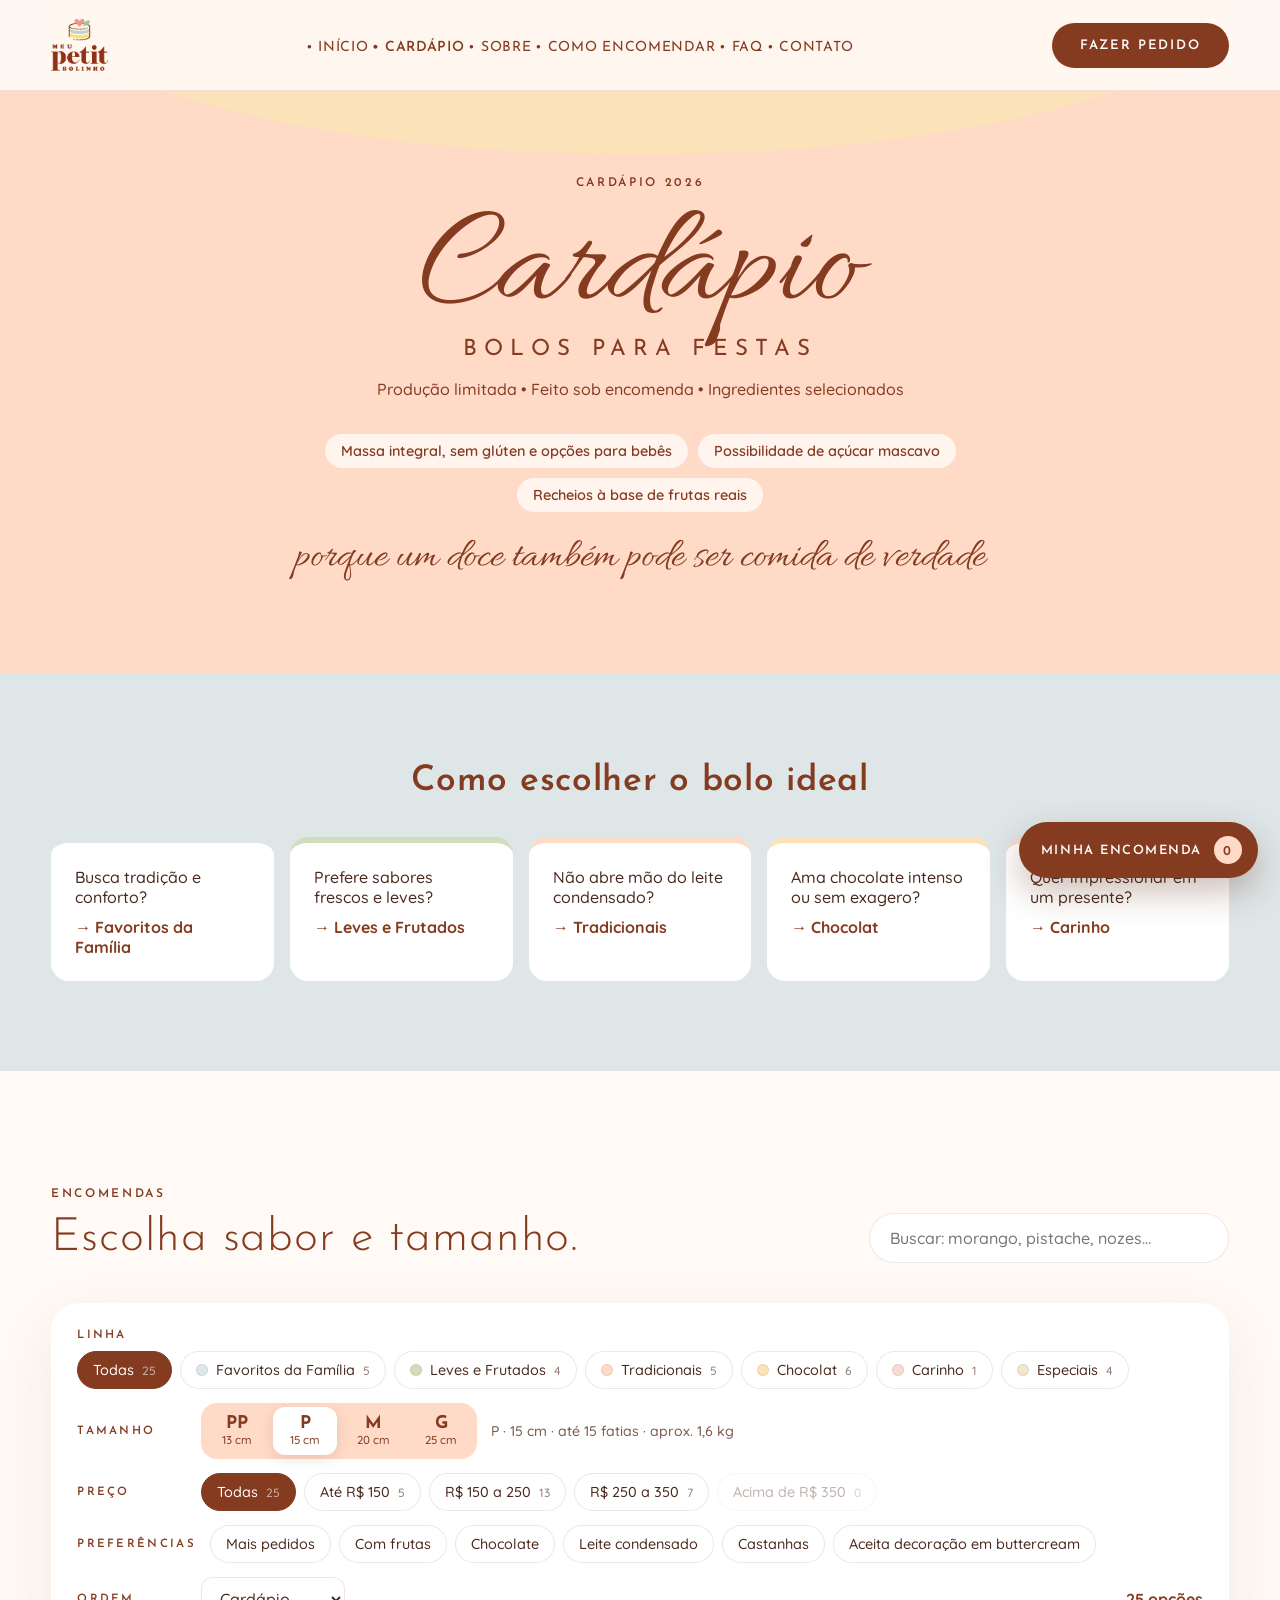
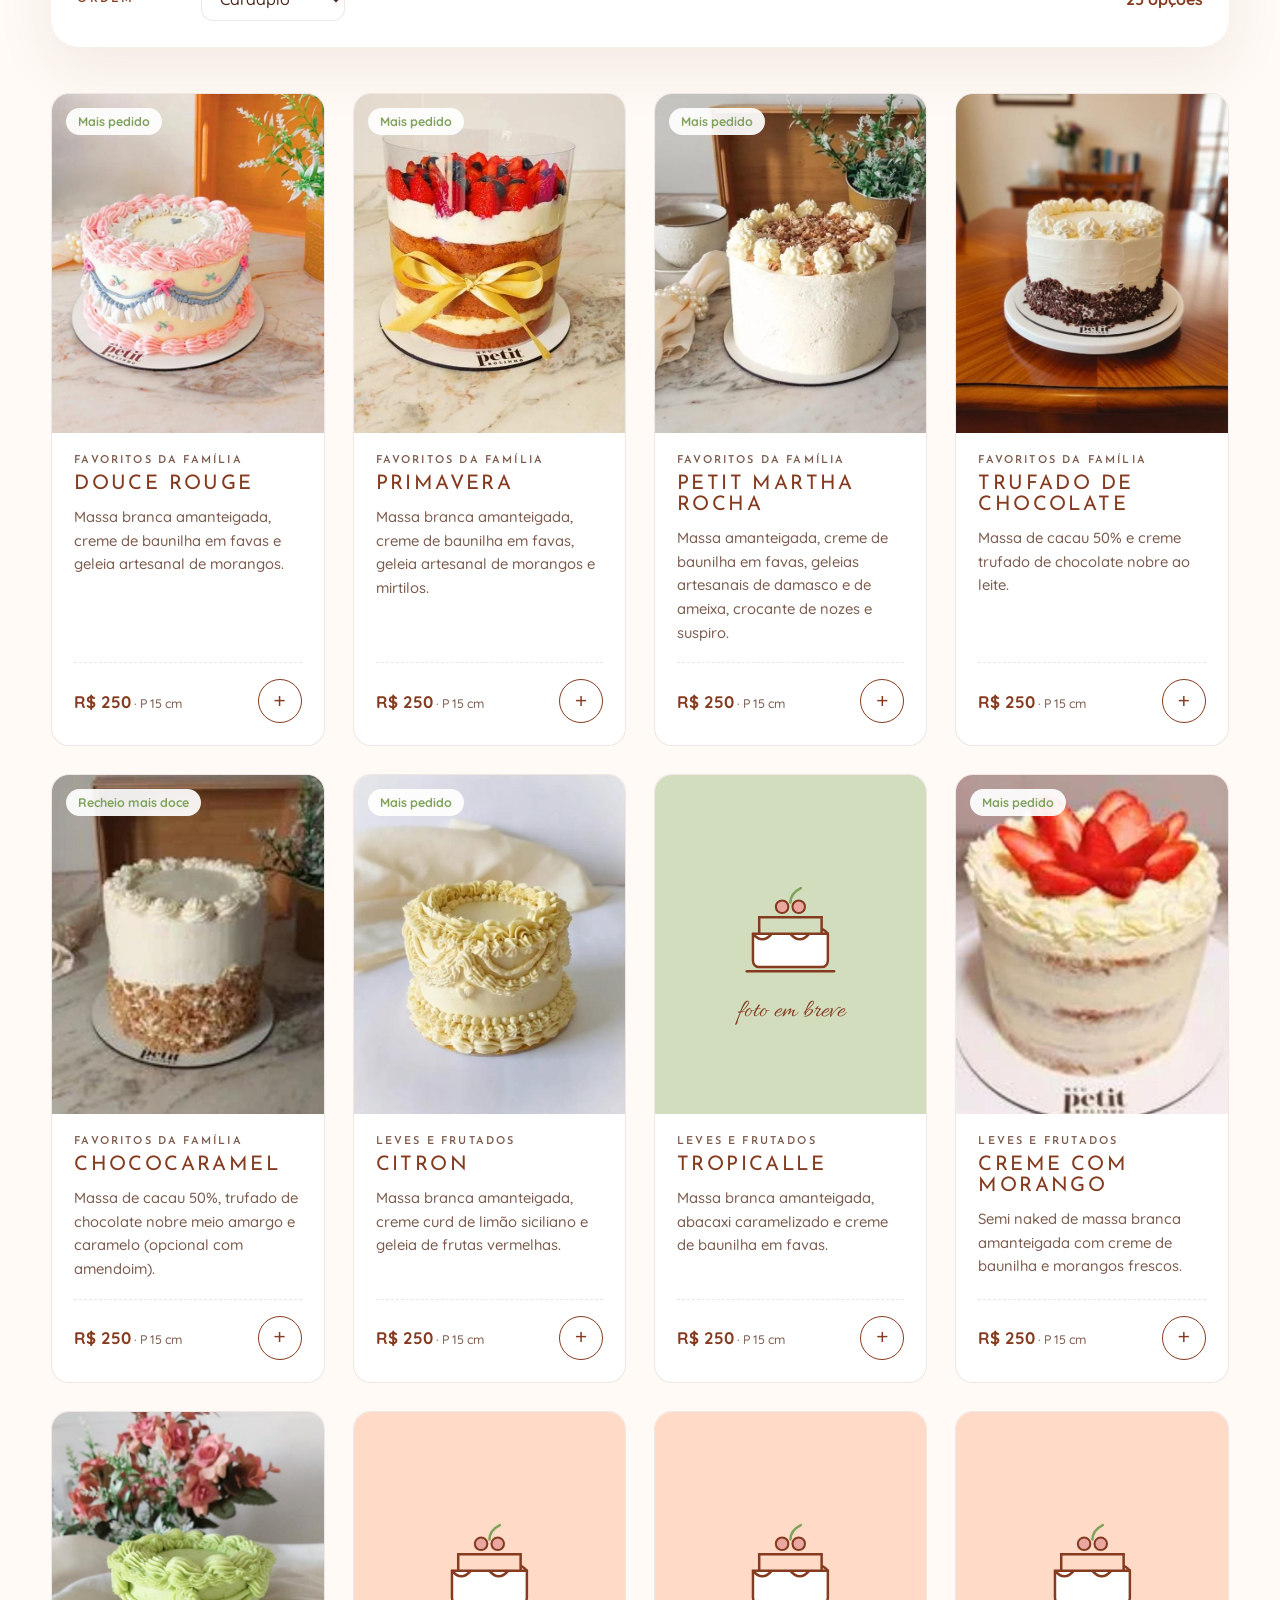
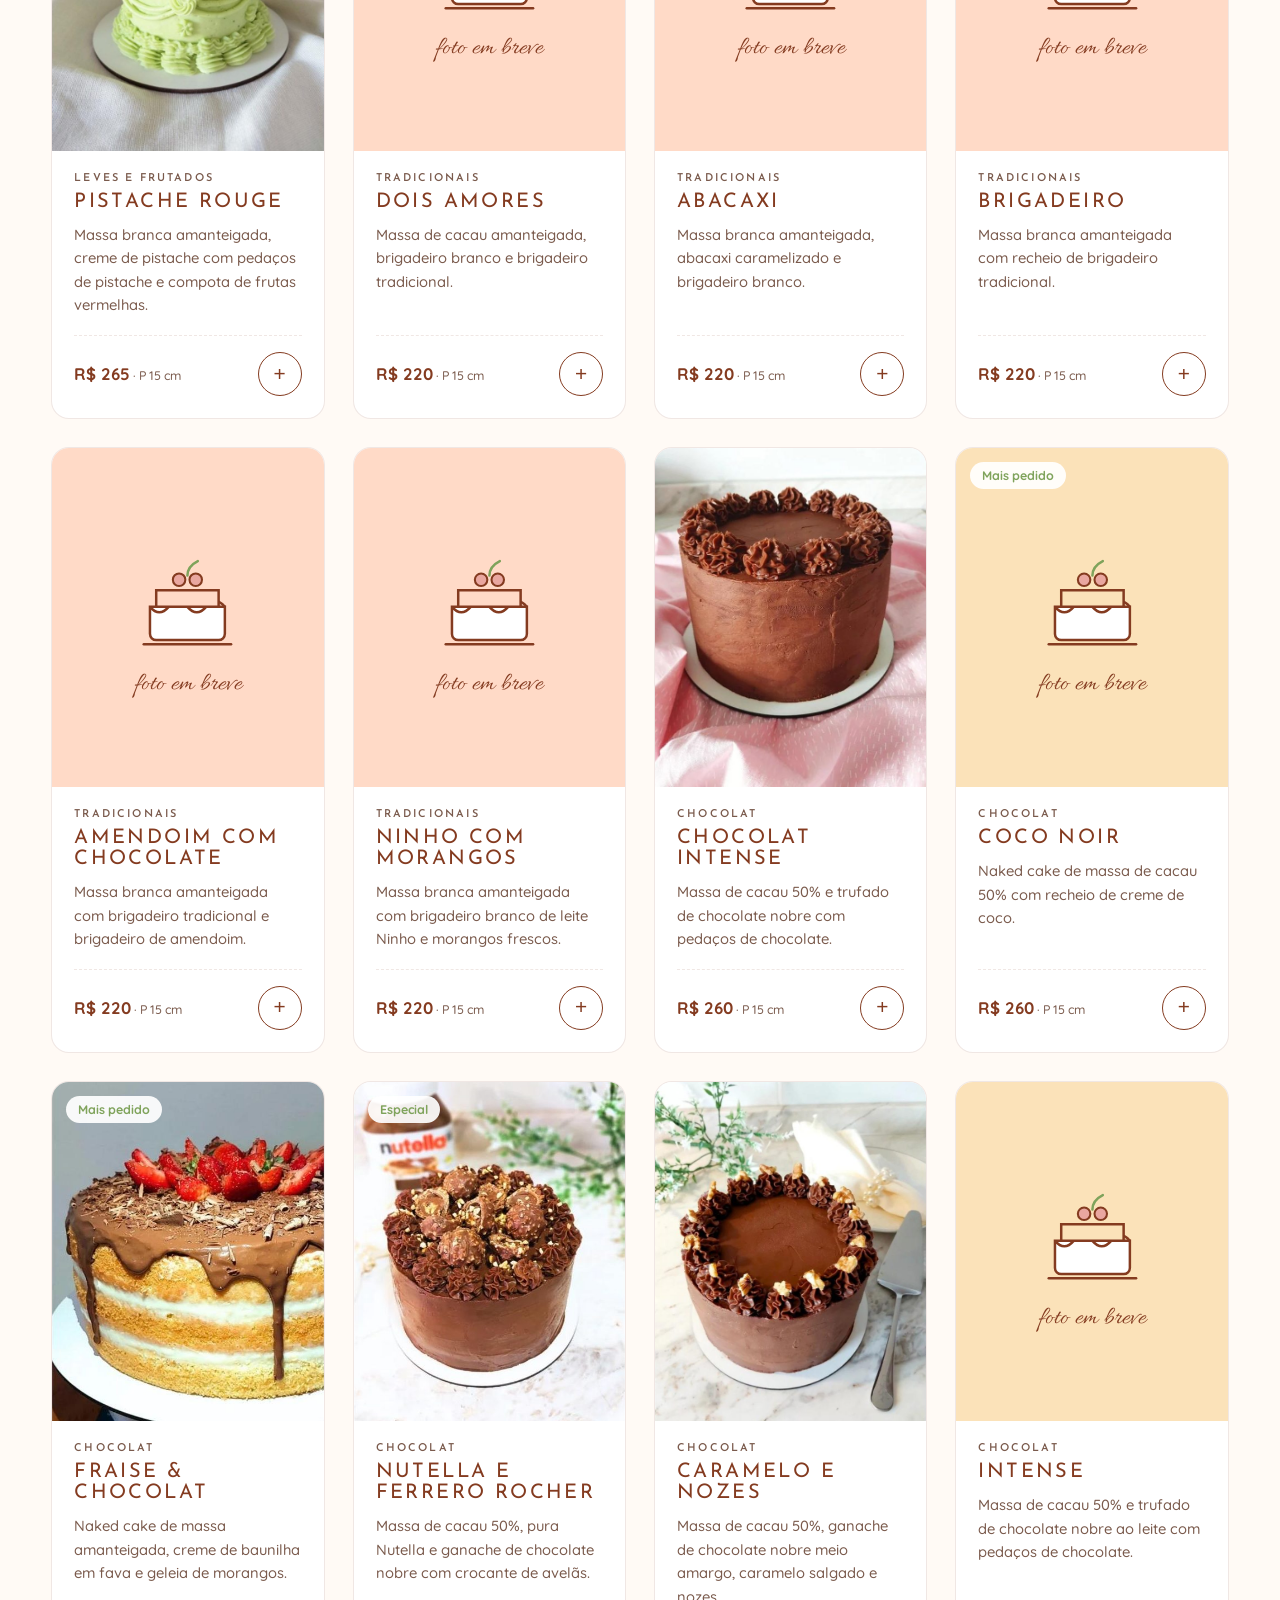
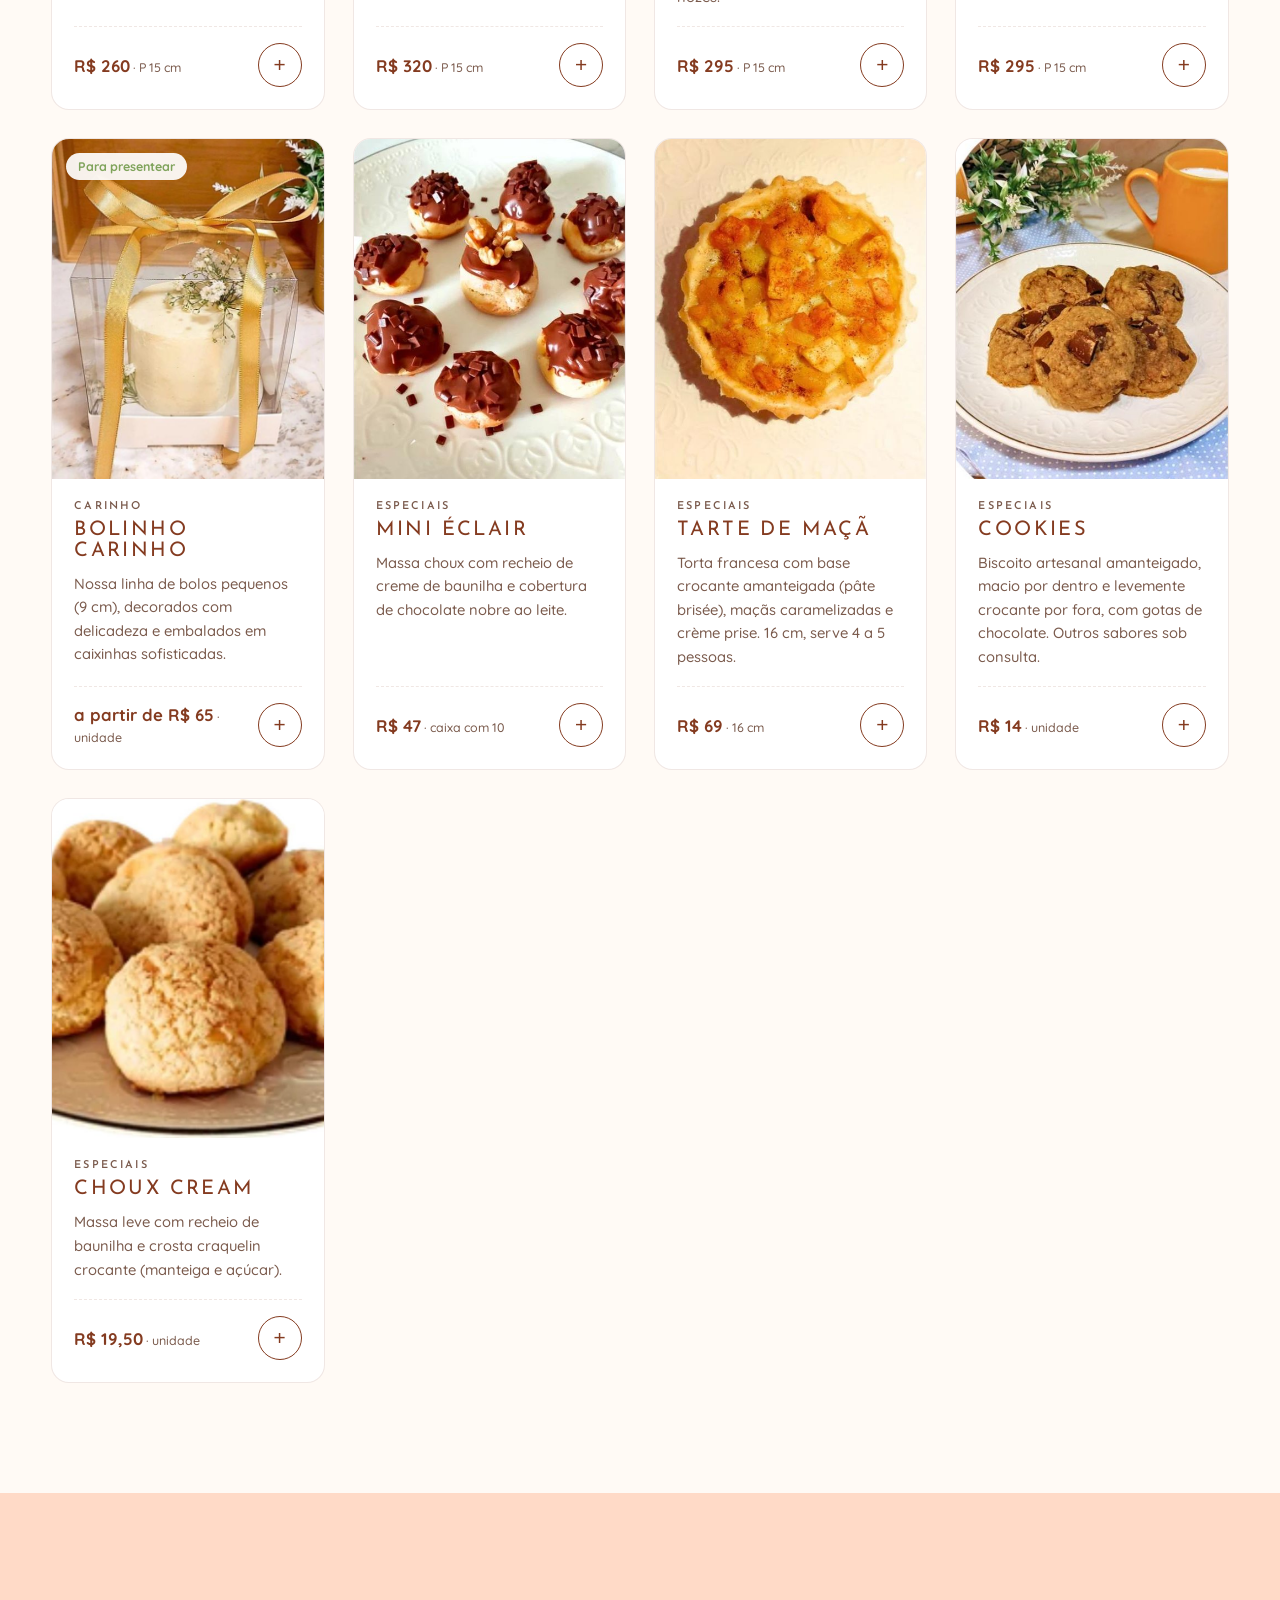
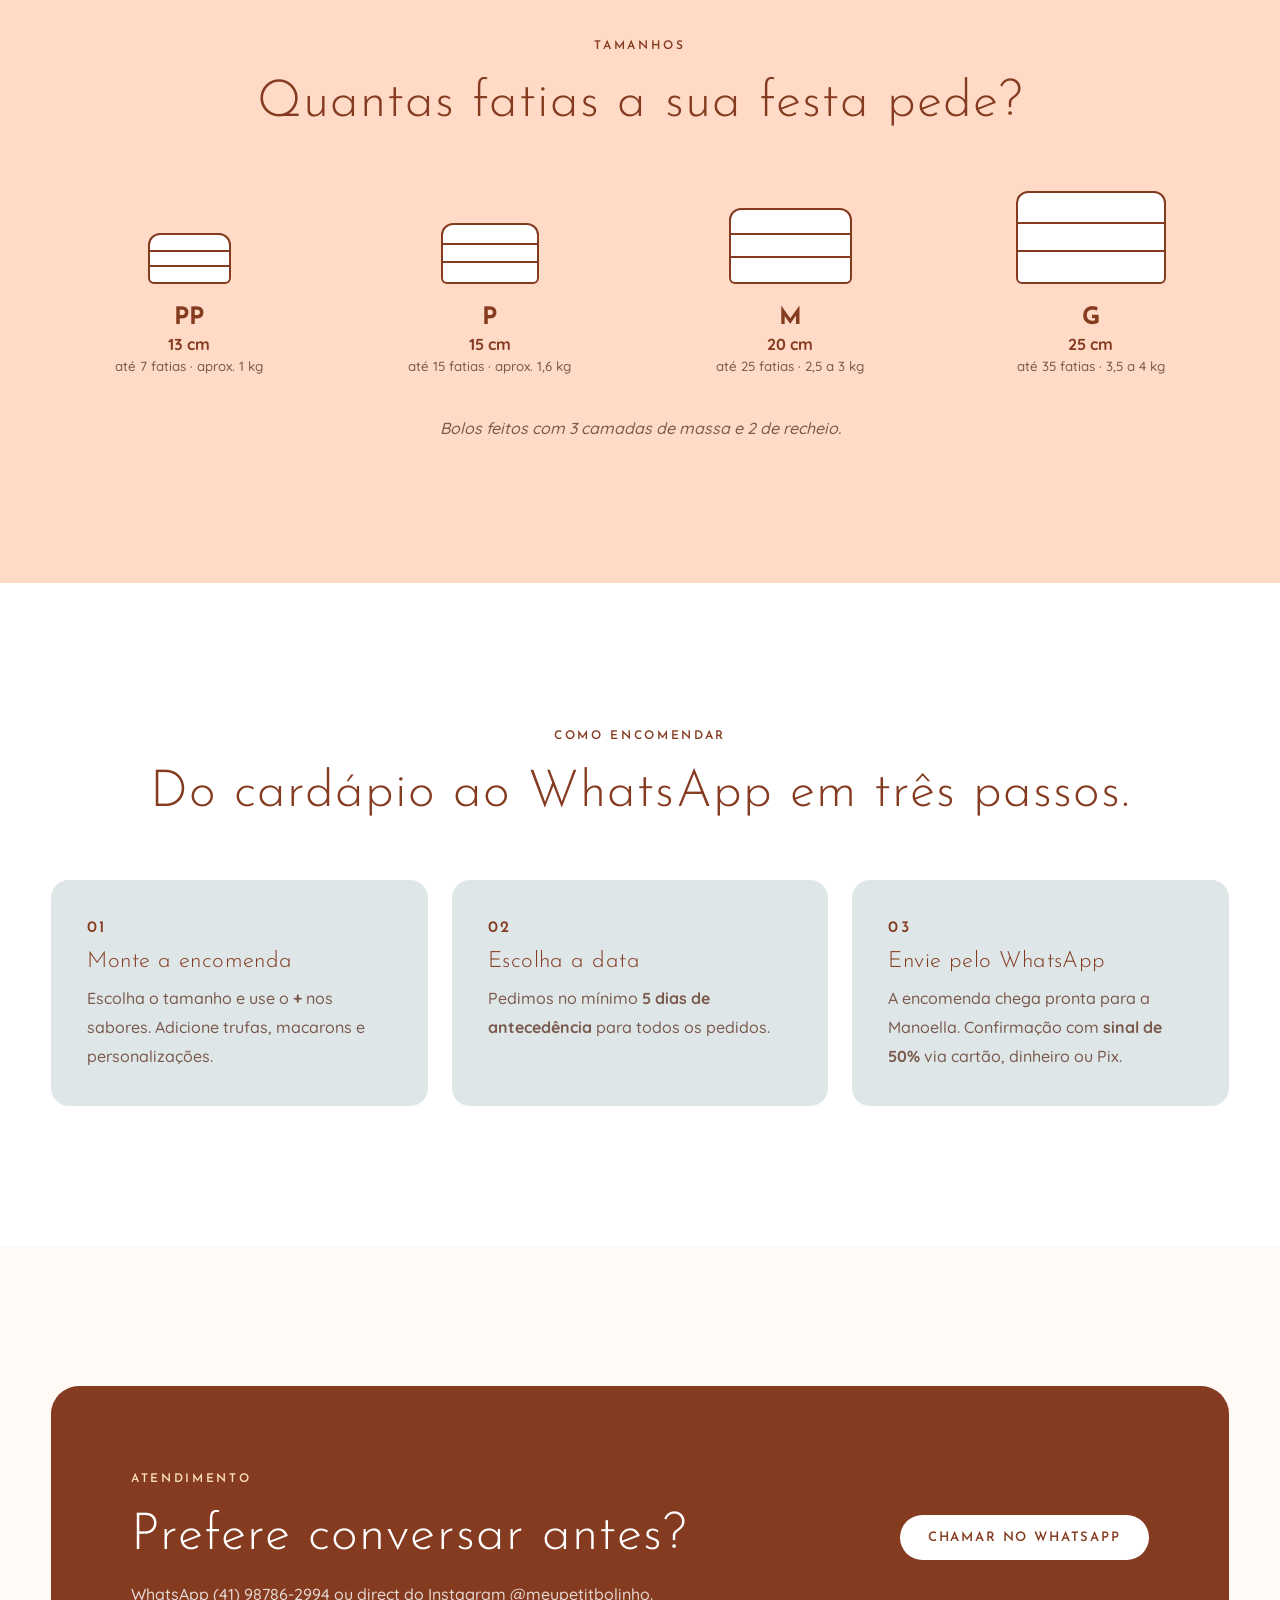
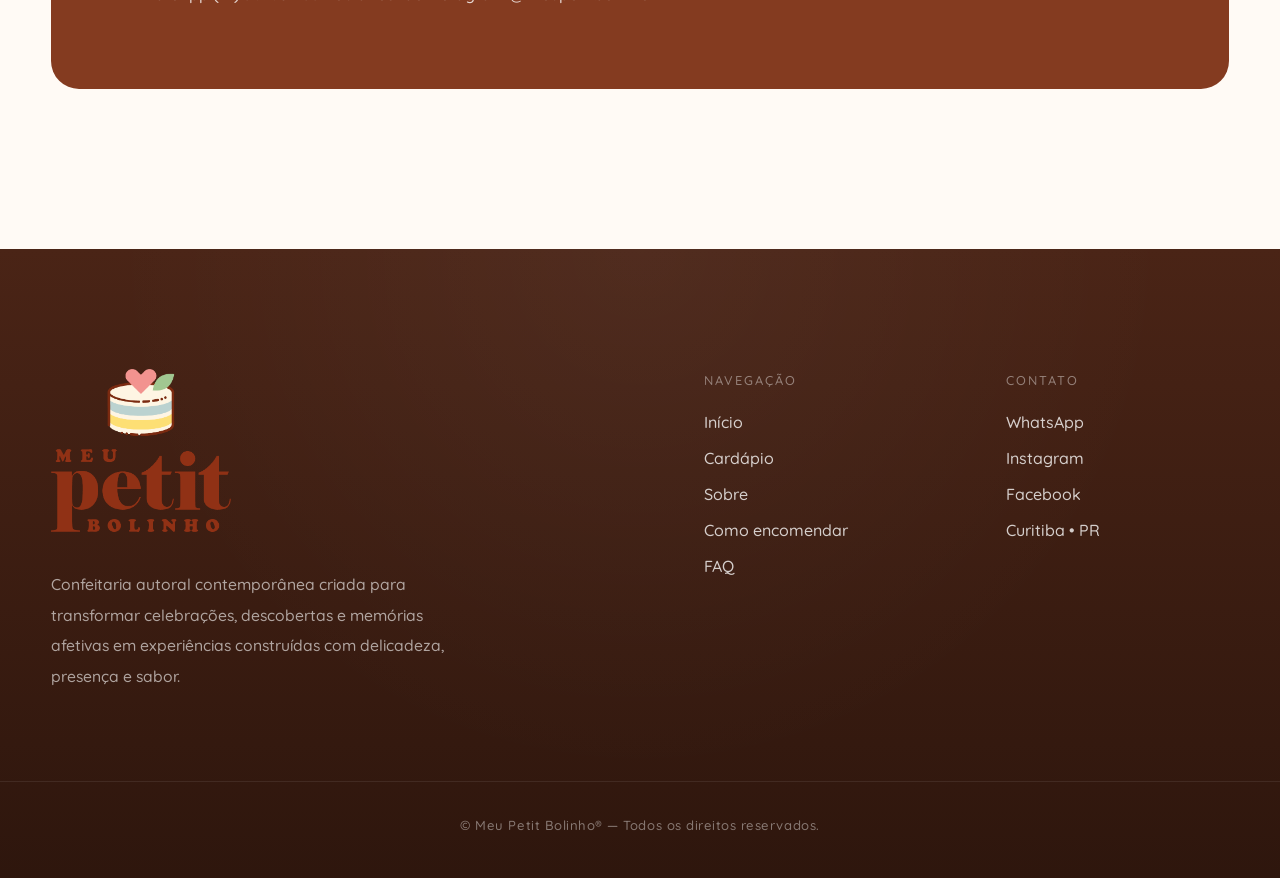
==== cardapio.html @ 033b6907 "Lets go!" ====
<!DOCTYPE html>
<html lang="pt-BR">
<head>
  <meta charset="utf-8">
  <meta name="viewport" content="width=device-width, initial-scale=1.0">

  <title>Cardápio & Encomendas | Meu Petit Bolinho® · Confeitaria em Curitiba</title>
  <meta name="description" content="Cardápio 2026 da Meu Petit Bolinho®: bolos para festas em quatro tamanhos, linha Carinho para presentear e pâtisserie. Monte sua encomenda e envie pelo WhatsApp.">
  <link rel="canonical" href="https://victormordekai.github.io/meupetitbolinho/cardapio.html">
  <meta name="robots" content="index, follow">
  <meta name="theme-color" content="#ffdac7">

  <meta property="og:type" content="website">
  <meta property="og:locale" content="pt_BR">
  <meta property="og:site_name" content="Meu Petit Bolinho®">
  <meta property="og:title" content="Cardápio & Encomendas | Meu Petit Bolinho®">
  <meta property="og:description" content="Escolha sabor, tamanho e data. A encomenda segue pronta para o WhatsApp.">
  <meta property="og:url" content="https://victormordekai.github.io/meupetitbolinho/cardapio.html">
  <meta property="og:image" content="https://victormordekai.github.io/meupetitbolinho/assets/shop/douce-rouge.jpg">
  <meta name="twitter:card" content="summary_large_image">

  <link rel="icon" type="image/png" sizes="32x32" href="assets/logos/favicon.png">
  <link rel="apple-touch-icon" href="assets/logos/favicon.png">

  <link rel="preconnect" href="https://fonts.googleapis.com">
  <link rel="preconnect" href="https://fonts.gstatic.com" crossorigin>
  <link href="https://fonts.googleapis.com/css2?family=Allura&family=Josefin+Sans:wght@300;400;600&family=Quicksand:wght@400;500;600;700&display=swap" rel="stylesheet">

  <link rel="stylesheet" href="css/variables.css">
  <link rel="stylesheet" href="css/style.css">
  <link rel="stylesheet" href="css/responsive.css">
  <link rel="stylesheet" href="css/animations.css">
  <link rel="stylesheet" href="css/brand.css">
  <link rel="stylesheet" href="css/cardapio.css">
</head>

<body class="page-cardapio">

  <!-- NAVBAR (igual em todas as páginas) -->
  <header class="header">
    <div class="container nav-wrapper">
      <a href="index.html" class="navbar-brand">
        <img src="assets/logos/logo-light.png" alt="Meu Petit Bolinho — início">
      </a>

      <nav class="nav-menu" id="navMenu" aria-label="Principal">
        <a href="index.html">• Início</a>
        <a href="cardapio.html" aria-current="page">• Cardápio</a>
        <a href="index.html#sobre">• Sobre</a>
        <a href="#como-encomendar">• Como encomendar</a>
        <a href="index.html#faq">• FAQ</a>
        <a href="#contato">• Contato</a>
      </nav>

      <button class="menu-toggle" id="menuToggle" aria-label="Abrir menu">︙</button>

      <a href="https://wa.me/5541987862994" target="_blank" rel="noopener noreferrer" class="btn-primary desktop-cta">Fazer Pedido</a>
    </div>
  </header>

  <main>

    <!-- ABERTURA -->
    <section class="menu-hero">
      <div class="container menu-hero__inner">
        <span class="section-tag">Cardápio 2026</span>
        <h1><span class="script">Cardápio</span> Bolos para festas</h1>
        <p>Produção limitada • Feito sob encomenda • Ingredientes selecionados</p>
        <ul class="menu-hero__pills">
          <li>Massa integral, sem glúten e opções para bebês</li>
          <li>Possibilidade de açúcar mascavo</li>
          <li>Recheios à base de frutas reais</li>
        </ul>
        <p class="menu-hero__claim script">porque um doce também pode ser comida de verdade</p>
      </div>
    </section>

    <!-- GUIA -->
    <section class="guia" aria-labelledby="guia-titulo">
      <div class="container">
        <h2 id="guia-titulo" class="guia__title">Como escolher o bolo ideal</h2>
        <div class="guia__grid" data-guia></div>
      </div>
    </section>

    <!-- CATÁLOGO -->
    <section id="catalogo" class="catalogo" aria-labelledby="catalogo-titulo">
      <div class="container">
        <header class="catalogo__head">
          <div>
            <span class="section-tag">Encomendas</span>
            <h2 id="catalogo-titulo">Escolha sabor e tamanho.</h2>
          </div>
          <label class="busca">
            <span class="sr-only">Buscar no cardápio</span>
            <input type="search" placeholder="Buscar: morango, pistache, nozes…" data-busca>
          </label>
        </header>

        <div class="filtros">
          <div class="filtros__row">
            <span class="filtros__label">Linha</span>
            <div class="chips" data-linhas role="group" aria-label="Filtrar por linha"></div>
          </div>
          <div class="filtros__row">
            <span class="filtros__label">Tamanho</span>
            <div class="sizes" data-tamanhos role="group" aria-label="Escolher tamanho do bolo"></div>
            <span class="filtros__hint" data-tamanho-info aria-live="polite"></span>
          </div>
          <div class="filtros__row">
            <span class="filtros__label">Preço</span>
            <div class="chips" data-faixas role="group" aria-label="Filtrar por faixa de preço"></div>
          </div>
          <div class="filtros__row">
            <span class="filtros__label">Preferências</span>
            <div class="chips" data-prefs role="group" aria-label="Filtrar por preferência"></div>
          </div>
          <div class="filtros__row filtros__row--end">
            <label class="filtros__label" for="ordem">Ordem</label>
            <select id="ordem" class="ordem" data-ordem>
              <option value="cardapio">Cardápio</option>
              <option value="menor">Menor preço</option>
              <option value="maior">Maior preço</option>
              <option value="nome">Nome (A–Z)</option>
            </select>
            <button type="button" class="filtros__reset" data-reset hidden>Limpar filtros</button>
            <span class="filtros__count" data-count aria-live="polite"></span>
          </div>
        </div>

        <div class="mpb-grid" data-catalog></div>
        <p class="mpb-empty" data-empty hidden>Nenhuma opção nesta combinação. Tente outro tamanho ou limpe os filtros.</p>

        <noscript>
          <p class="mpb-empty">Para montar a encomenda, ative o JavaScript ou chame no WhatsApp (41) 98786-2994.</p>
        </noscript>
      </div>
    </section>

    <!-- TAMANHOS -->
    <section class="tamanhos" aria-labelledby="tamanhos-titulo">
      <div class="container">
        <div class="section-header center">
          <span class="section-tag">Tamanhos</span>
          <h2 id="tamanhos-titulo">Quantas fatias a sua festa pede?</h2>
        </div>
        <ol class="tamanhos__grid">
          <li style="--s:.55"><i></i><b>PP</b><span>13 cm</span><small>até 7 fatias · aprox. 1 kg</small></li>
          <li style="--s:.65"><i></i><b>P</b><span>15 cm</span><small>até 15 fatias · aprox. 1,6 kg</small></li>
          <li style="--s:.82"><i></i><b>M</b><span>20 cm</span><small>até 25 fatias · 2,5 a 3 kg</small></li>
          <li style="--s:1"><i></i><b>G</b><span>25 cm</span><small>até 35 fatias · 3,5 a 4 kg</small></li>
        </ol>
        <p class="tamanhos__obs">Bolos feitos com 3 camadas de massa e 2 de recheio.</p>
      </div>
    </section>

    <!-- COMO ENCOMENDAR -->
    <section id="como-encomendar" class="passos" aria-labelledby="passos-titulo">
      <div class="container">
        <div class="section-header center">
          <span class="section-tag">Como encomendar</span>
          <h2 id="passos-titulo">Do cardápio ao WhatsApp em três passos.</h2>
        </div>
        <ol class="passos__grid">
          <li><span>01</span><h3>Monte a encomenda</h3><p>Escolha o tamanho e use o <b>+</b> nos sabores. Adicione trufas, macarons e personalizações.</p></li>
          <li><span>02</span><h3>Escolha a data</h3><p>Pedimos no mínimo <b>5 dias de antecedência</b> para todos os pedidos.</p></li>
          <li><span>03</span><h3>Envie pelo WhatsApp</h3><p>A encomenda chega pronta para a Manoella. Confirmação com <b>sinal de 50%</b> via cartão, dinheiro ou Pix.</p></li>
        </ol>
      </div>
    </section>

    <!-- CTA -->
    <section class="cta-section" id="contato">
      <div class="container cta-box">
        <div>
          <span class="section-tag light">Atendimento</span>
          <h2>Prefere conversar antes?</h2>
          <p class="cta-sub">WhatsApp (41) 98786-2994 ou direct do Instagram @meupetitbolinho.</p>
        </div>
        <a href="https://wa.me/5541987862994" target="_blank" rel="noopener noreferrer" class="btn-light">Chamar no WhatsApp</a>
      </div>
    </section>

  </main>

  <!-- FICHA DO PRODUTO -->
  <dialog class="ficha" data-ficha aria-labelledby="ficha-titulo">
    <button type="button" class="ficha__close" data-ficha-fechar aria-label="Fechar">✕</button>
    <div class="ficha__body" data-ficha-body></div>
  </dialog>

  <!-- FOOTER (igual em todas as páginas) -->
  <footer class="footer">
    <div class="container footer-grid">
      <div class="footer-brand">
        <img src="assets/logos/logo-light.png" alt="Meu Petit Bolinho" class="footer-logo">
        <p>Confeitaria autoral contemporânea criada para transformar celebrações, descobertas e memórias afetivas em experiências construídas com delicadeza, presença e sabor.</p>
      </div>
      <div class="footer-column">
        <span class="footer-title">Navegação</span>
        <ul>
          <li><a href="index.html">Início</a></li>
          <li><a href="cardapio.html">Cardápio</a></li>
          <li><a href="index.html#sobre">Sobre</a></li>
          <li><a href="#como-encomendar">Como encomendar</a></li>
          <li><a href="index.html#faq">FAQ</a></li>
        </ul>
      </div>
      <div class="footer-column">
        <span class="footer-title">Contato</span>
        <ul>
          <li><a href="https://wa.me/5541987862994" target="_blank" rel="noopener noreferrer">WhatsApp</a></li>
          <li><a href="https://instagram.com/meupetitbolinho" target="_blank" rel="noopener noreferrer">Instagram</a></li>
          <li><a href="https://www.facebook.com/meupetitbolinho" target="_blank" rel="noopener noreferrer">Facebook</a></li>
          <li>Curitiba • PR</li>
        </ul>
      </div>
    </div>
    <div class="footer-bottom">
      <p>© Meu Petit Bolinho® — Todos os direitos reservados.</p>
    </div>
  </footer>

  <script src="js/main.js"></script>
  <script src="js/config.js"></script>
  <script src="js/data/cardapio.js"></script>
  <script src="js/cardapio.js"></script>
</body>
</html>
---- css/variables.css ----
/* =========================================================
   MEU PETIT BOLINHO® · tokens da marca
   Paleta extraída do Cardápio 2026 (Canva).
   ========================================================= */

:root {

  /* Paleta do cardápio */
  --manteiga: #fbe2b9;     /* capa / Chocolat / Especiais */
  --pessego:  #ffdac7;     /* Tradicionais / Tamanhos / Informações */
  --salvia:   #d2ddbd;     /* Leves e Frutados */
  --nevoa:    #dee6e8;     /* Favoritos / Personalize */
  --rosa:     #e9a7a0;     /* detalhes do ícone do bolinho */
  --folha:    #7fa35b;     /* selo "Mais pedido" */
  --cacau:    #843b20;     /* texto e linhas do cardápio */
  --cacau-escuro: #5e2812;
  --creme:    #fffaf5;

  /* Papéis (usados por style.css) */
  --background: var(--creme);
  --surface: #ffffff;

  --primary: var(--cacau);
  --primary-dark: var(--cacau-escuro);

  --accent: var(--pessego);
  --text: #4a2a1e;
  --text-soft: #7a5a4c;

  --border: rgba(132, 59, 32, 0.12);

  --shadow-soft: 0 20px 60px rgba(94, 40, 18, 0.08);

  --radius-lg: 28px;
  --radius-md: 18px;

  --container: 1240px;

  --transition: all .35s ease;

  /* Tipografia (aproximações Google Fonts das fontes do cardápio) */
  --font-script: 'Allura', cursive;                 /* "Cardápio", "Obrigada!" */
  --font-title: 'Josefin Sans', sans-serif;         /* títulos espaçados em caixa alta */
  --font-body: 'Quicksand', sans-serif;             /* textos */
}
---- css/style.css ----
/* STYLE CSS */

/* COMMOM OTHERS */

* {
  margin: 0;
  padding: 0;
  box-sizing: border-box;
}

html {
  scroll-behavior: smooth;
}

body {
  font-family: 'Inter', sans-serif;
  background: var(--background);
  color: var(--text);
  overflow-x: hidden;
}

img {
  width: 100%;
  display: block;
}

.container {
  width: min(92%, var(--container));
  margin: 0 auto;
}

h1,
h2,
h3,
h4 {
  font-family: 'Cormorant Garamond', serif;
  font-weight: 600;
  line-height: 1.05;
}

p {
  line-height: 1.8;
  color: var(--text-soft);
}

/* ========================================= */
/* LINKS GLOBAIS                             */
/* ========================================= */

a {
  color: inherit;
  text-decoration: none;
  transition: var(--transition);
}

a:visited,
a:hover,
a:active,
a:focus {
  color: inherit;
  text-decoration: none;
}

.btn-primary {
  background: var(--primary);
  color: white;
}

/* ========================================= */
/* HEADER */
/* ========================================= */

.header {
  position: fixed;
  width: 100%;
  top: 0;
  z-index: 1000;
  background: rgba(255,255,255,0.85);
  backdrop-filter: blur(14px);
  border-bottom: 1px solid var(--border);
}

/* NAV */

.nav-wrapper {
  height: 90px;
  display: flex;
  align-items: center;
  justify-content: space-between;
}

.logo-area img {
  width: 120px;
}

/* NAVBAR ANTIGO OCULTO NA RESONSIVIDADE
.nav-menu {
  display: flex;
  gap: 40px;
}*/

.nav-menu a {
  text-decoration: none;
  color: var(--text);
  font-size: 14px;
  letter-spacing: .05em;
  text-transform: uppercase;
}

/* NAVBAR */

.navbar {
    position: fixed;
    top: 0;
    width: 100%;
    height: 88px;
    padding: 0 5%;
    display: flex;
    align-items: center;
    justify-content: space-between;
    background: rgba(255,255,255,0.92);
    backdrop-filter: blur(18px);
    z-index: 1000;
    border-bottom: 1px solid rgba(0,0,0,0.04);
}

/* BRAND */

.navbar-brand {
    display: flex;
    align-items: center;
    justify-content: center;
    height: 100%;
    overflow: hidden;
}

/* LOGO */

.navbar-brand img {
    display: block;
    width: auto;
    max-height: 52px;
    object-fit: contain;
    transition: 0.3s ease;
}

.btn-primary,
.btn-secondary,
.btn-light {
  padding: 16px 28px;
  border-radius: 999px;
  text-decoration: none;
  transition: var(--transition);
  display: inline-flex;
  align-items: center;
  justify-content: center;
}

.btn-primary {
  background: var(--primary);
  color: white;
}

.btn-primary:hover {
  background: var(--primary-dark);
}

.btn-secondary {
  border: 1px solid var(--border);
  color: var(--text);
}

/* ========================================= */
/* MOBILE MENU NAVBAR                        */
/* ========================================= */

.menu-toggle {
  display: none;

  width: 52px;
  height: 52px;

  border: none;
  border-radius: 50%;

  background: var(--primary);

  backdrop-filter: blur(14px);

  font-size: 28px;
  line-height: 1;

  color: var(--text);

  cursor: pointer;

  transition: 0.3s ease;

  box-shadow:
    0 8px 24px rgba(0,0,0,0.08);
}

.menu-toggle:hover {
  transform: scale(1.04);
}

/* ========================================= */
/* HERO                                      */
/* ========================================= */

.hero {
  position: relative;
  width: 100%;
  min-height: 100vh;
  overflow: hidden;
  display: flex;
  align-items: center;
  justify-content: center;
  background: #f5f1eb;
}

.hero-carousel {
  position: absolute;
  inset: 0;
  width: 100%;
  height: 100%;
}

.hero-image {
  position: absolute;
  inset: 0;
  
  z-index: 1;
  
  background-size: cover;
  background-position: center;
  background-repeat: no-repeat;

  opacity: 0;
  transform: scale(1.05);

  transition:
    opacity 1.8s ease,
    transform 7s ease;

  will-change: opacity, transform;
}

.hero-image.active {
  opacity: 1;
  transform: scale(1);
  z-index: 2;
}

.hero-overlay {
  position: absolute;
  inset: 0;

  background:
    linear-gradient(
      to bottom,
      rgba(0,0,0,0.28),
      rgba(0,0,0,0.42)
    );

  z-index: 3;
}

.hero-content {
  position: relative;
  z-index: 5;

  max-width: 780px;
  padding: 2rem;
  text-align: center;
  color: #ffffff;
}

.hero-tag {
  display: inline-flex;
  margin-bottom: 1.5rem;

  font-size: 0.78rem;
  letter-spacing: 0.18em;
  text-transform: uppercase;

  padding: 0.75rem 1.2rem;

  border: 1px solid rgba(255,255,255,0.3);
  background: rgba(255,255,255,0.08);

  backdrop-filter: blur(10px);
}

.hero h1 {
  font-size: clamp(3rem, 6vw, 6rem);
  line-height: 1.05;
  margin-bottom: 1.5rem;
}

.hero p {
  font-size: 1.05rem;
  line-height: 1.8;
  opacity: 0.92;
  margin-bottom: 2rem;
}

.hero-buttons {
  display: flex;
  gap: 1rem;
  justify-content: center;
  flex-wrap: wrap;
}

/* ANTIGO HERO ESTÁTICO

.hero-section {
  min-height: 100vh;
  display: flex;
  align-items: center;
  position: relative;
  padding-top: 120px;
}

.hero-grid {
  display: grid;
  grid-template-columns: 1fr 1fr;
  gap: 80px;
  align-items: center;
}
*/

.hero-content h1 {
  font-size: clamp(3.5rem, 6vw, 6rem);
  margin: 28px 0;
}

.hero-content p {
  max-width: 580px;
  font-size: 18px;
}

.hero-actions {
  margin-top: 42px;
  display: flex;
  gap: 18px;
}

/* ANTIGO HERO ESTÁTICO
.hero-image img {
  border-radius: var(--radius-lg);
  box-shadow: var(--shadow-soft);
}
*/

/* ========================================= */
/* HERO RIBBON                               */
/* ========================================= */

.hero-ribbon {
  position: relative;

  display: inline-flex;
  align-items: center;
  justify-content: center;

  margin-top: 1.8rem;

  padding: 14px 48px;

  background: rgba(255,255,255,0.14);

  border-top: 1px solid rgba(255,255,255,0.45);
  border-bottom: 1px solid rgba(255,255,255,0.28);

  backdrop-filter: blur(12px);

  clip-path: polygon(
	  0% 0%,
	  calc(100% - 18px) 0%,
	  calc(100% - 36px) 50%,
	  calc(100% - 18px) 100%,
	  0% 100%,
	  18px 50%
  );

  box-shadow:
    0 10px 30px rgba(0,0,0,0.12);

  overflow: hidden;
}

.hero-ribbon p {
  margin: 0;

  color: #ffffff;

  font-size: 0.95rem;
  font-weight: 500;
  line-height: 1.7;
  letter-spacing: 0.01em;

  text-align: center;

  text-shadow:
    0 1px 2px rgba(0,0,0,0.35),
    0 0 12px rgba(0,0,0,0.18);

  max-width: 620px;
}

/* END HERO */

.eyebrow,
.section-tag {
  text-transform: uppercase;
  letter-spacing: .15em;
  font-size: 12px;
  color: var(--primary-dark);
}

section {
  padding: 140px 0;
}

.institutional-grid,
.faq-grid {
  display: grid;
  grid-template-columns: repeat(2,1fr);
  gap: 80px;
  align-items: center;
}

.institutional-image img {
  border-radius: var(--radius-lg);
}

.institutional-content h2,
.section-header h2,
.faq-title h2,
.cta-box h2 {
  font-size: clamp(2.5rem,4vw,4rem);
  margin: 24px 0;
}

.institutional-cards {
  display: grid;
  grid-template-columns: repeat(2,1fr);
  gap: 24px;
  margin-top: 42px;
}

.mini-card,
.product-card,
.timeline-card,
.faq-item {
  background: var(--surface);
  border-radius: var(--radius-md);
  border: 1px solid var(--border);
}

.mini-card {
  padding: 32px;
}

.products-grid,
.timeline-grid {
  display: grid;

  grid-template-columns: repeat(3,1fr);

  gap: 32px;

  margin-top: 70px;
}

/* ========================================= */
/* PRODUCT CARD                      */
/* ========================================= */
.product-card {
  overflow: hidden;

  display: flex;
  flex-direction: column;

  height: 100%;

  background: var(--surface);

  transition:
    transform 0.4s ease,
    box-shadow 0.4s ease;
}

.product-card:hover {
  transform: translateY(-6px);

  box-shadow:
    0 18px 40px rgba(0,0,0,0.08);
}
/* ========================================= */
/* PRODUCT IMAGE RATIO                       */
/* ========================================= */

.product-card img {
  width: 100%;

  aspect-ratio: 3 / 4;

  object-fit: cover;

  display: block;
}

.product-content {
  padding: 28px;

  display: flex;
  flex-direction: column;

  flex-grow: 1;

  justify-content: space-between;
}

.product-content h3 {
  margin-bottom: 12px;
  font-size: 32px;
}

.timeline-card {
  padding: 42px;
}

.timeline-card span {
  font-size: 14px;
  letter-spacing: .12em;
  color: var(--primary-dark);
}

.timeline-card h3 {
  margin: 18px 0;
  font-size: 32px;
}

/* ========================================= */
/* TESTIMONIAL SECTION                       */
/* ========================================= */

.testimonial-section {
  position: relative;

  width: 100%;
  padding: 180px 0;

  overflow: hidden;

  background: #f3ece6;
}

/* ========================================= */
/* TESTIMONIAL MARQUEE                       */
/* ========================================= */

.testimonial-marquee {
  position: absolute;
  inset: 0;

  overflow: hidden;

  z-index: 1;
}

.testimonial-track {
  display: flex;

  width: max-content;
  height: 100%;

  animation:
    testimonialScroll 38s linear infinite;
}

.testimonial-track img {
  width: auto;

  height: 100%;

  min-width: 851px;

  object-fit: cover;

  opacity: 0.92;

  flex-shrink: 0;
}

/* MOVIMENTO CONTÍNUO */

@keyframes testimonialScroll {

  from {
    transform: translateX(0);
  }

  to {
    transform: translateX(-851px);
  }

}
/* IMAGEM DE FUNDO */

/* TESTIMONIAL-ESTÁTICO

.testimonial-background {
  position: absolute;
  inset: 0;

  background-image:
    url('../assets/banners/memoria-afetiva-1.jpg');

  background-size: cover;
  background-position: center;

  transform: scale(1.03);

  z-index: 1;
}*/

/* OVERLAY CINEMATOGRÁFICO */

.testimonial-overlay {
  position: absolute;
  inset: 0;

  background:
    linear-gradient(
      to bottom,
      rgba(20,15,22,0.45),
      rgba(20,15,22,0.58)
    );

  z-index: 2;
}

/* CONTAINER */

.testimonial-section .container {
  position: relative;
  z-index: 5;
}

/* CAIXA */
.testimonial-box {
  max-width: 900px;

  min-height: 340px;

  margin: 0 auto;

  padding: 80px;

  border-radius: 32px;

  background: rgba(255,255,255,0.72);

  backdrop-filter: blur(18px);

  border:
    1px solid rgba(255,255,255,0.35);

  box-shadow:
    0 20px 60px rgba(0,0,0,0.18);

  text-align: center;

  display: flex;
  flex-direction: column;
  justify-content: center;
}

/* TEXTO */

.testimonial-box p {
  min-height: 180px;

  display: flex;
  align-items: center;
  justify-content: center;

  font-size: clamp(1.6rem, 2vw, 2.2rem);

  line-height: 1.6;

  color: #2d2624;

  margin-bottom: 24px;

  font-family:
    'Cormorant Garamond',
    serif;
}

/* AUTOR */

.testimonial-box span {
  display: inline-block;

  font-size: 0.85rem;

  letter-spacing: 0.12em;

  text-transform: uppercase;

  color: rgba(45,38,36,0.72);
}

.testimonial-box p,
.testimonial-box span {

  transition:
    opacity 0.4s ease;

}

/*=================*/
/* TESTIMONIAL-END */
/*=================*/

.faq-item {
  margin-bottom: 20px;
  overflow: hidden;
}

.faq-question {
  width: 100%;
  border: none;
  background: none;
  text-align: left;
  padding: 28px;
  font-size: 16px;
  cursor: pointer;

  display: flex;
  align-items: center;
  justify-content: space-between;
  gap: 24px;
}

.faq-question::after {
  content: "+";
  flex-shrink: 0;
  font-size: 1.4rem;
  line-height: 1;
  color: var(--primary-dark);
  transition: transform .3s ease;
}

.faq-question[aria-expanded="true"]::after {
  transform: rotate(45deg);
}

.faq-question:focus-visible {
  outline: 2px solid var(--primary);
  outline-offset: -4px;
  border-radius: var(--radius-md);
}

.faq-answer {
  max-height: 0;
  overflow: hidden;
  transition: var(--transition);
}

.faq-answer p {
  padding: 0 28px 28px;
}

.cta-section {
  padding-bottom: 160px;
}

.cta-box {
  background: var(--primary-dark);
  padding: 80px;
  border-radius: var(--radius-lg);
  display: flex;
  justify-content: space-between;
  align-items: center;
}

.cta-box h2,
.light {
  color: white;
}

.btn-light {
  background: white;
  color: var(--text);
}

/* ========================================= */
/* FOOTER                                    */
/* ========================================= */

.footer {
  position: relative;

  background:
    linear-gradient(
      to bottom,
      #2b2221,
      #1f1817
    );

  padding:
    120px 0 40px;

  overflow: hidden;
}

.footer::before {
  content: "";

  position: absolute;
  inset: 0;

  background:
    radial-gradient(
      circle at top,
      rgba(255,255,255,0.04),
      transparent 60%
    );

  pointer-events: none;
}

.footer-grid {
  position: relative;
  z-index: 2;

  display: grid;

  grid-template-columns:
    1.8fr
    0.7fr
    0.7fr;

  gap: 80px;
  
  align-items: start;
}

.footer {
  color: rgba(255,255,255,0.82);
}

.footer-brand p {
  padding-right: 60px;

  max-width: 460px;
  font-size: 0.98rem;
  line-height: 1.95;

  color:
    rgba(255,255,255,0.60);
}

.footer-logo {
  width: 180px;

  margin-bottom: 36px;
}

.footer-title {
  display: inline-block;

  margin-bottom: 24px;

  font-size: 0.8rem;

  letter-spacing: 0.16em;

  text-transform: uppercase;

  color:
    rgba(255,255,255,0.45);
}

.footer ul {
  list-style: none;
}

.footer li {
  margin-bottom: 16px;
}

.footer a {
  text-decoration: none;

  transition: 0.3s ease;
}

.footer a:hover {
  color: white;
}

.footer-bottom {
  margin-top: 90px;
  padding-top: 32px;

  border-top:
    1px solid rgba(255,255,255,0.08);

  text-align: center;
}

.footer-bottom p {
  font-size: 0.82rem;

  letter-spacing: 0.04em;

  color:
    rgba(255,255,255,0.42);
	
}

.footer-column a,
.footer-column li {
  color: rgba(255,255,255,0.78);
}

.footer-title {
  color: rgba(255,255,255,0.42);
---- css/responsive.css ----
@media (max-width: 1024px) {

  .hero-grid,
  .institutional-grid,
  .faq-grid,
  .products-grid,
  .timeline-grid {
    grid-template-columns: 1fr;
  }

  .nav-menu {
    display: none;
  }

  .hero-content h1 {
    font-size: 4rem;
  }

  .cta-box {
    flex-direction: column;
    gap: 40px;
    text-align: center;
  }
  
  .footer-grid {
  grid-template-columns: 1fr;

  gap: 50px;
}
}

@media (max-width: 768px) {

  section {
    padding: 100px 0;
  }

  .hero {
    min-height: 88vh;
  }

  .hero-content {
    padding: 1.5rem;
  }

  .hero h1 {
    line-height: 1.12;
  }

  .hero p {
    font-size: 0.95rem;
  }
  
  .hero-actions {
    flex-direction: column;
  }

  .institutional-cards {
    grid-template-columns: 1fr;
  }

  .hero-content h1 {
    font-size: 3rem;
  }

  .navbar {
	height: 76px;
	padding: 0 24px;
  }

  .navbar-brand img {
	max-height: 42px;
  }

  .cta-box {
    padding: 50px 30px;
  }

}
/* ========================================= */
/* PRODUCTS MOBILE                           */
/* ========================================= */

@media (max-width: 768px) {

  .products-grid {
    grid-template-columns: 1fr;

    gap: 24px;
  }

  .product-card img {
    aspect-ratio: 4 / 5;
  }

}

/* ========================================= */
/* TESTIMONIAL SECTION                       */
/* ========================================= */

@media (max-width: 768px) {

  .testimonial-section {
    padding: 120px 0;
  }

  .testimonial-box {
    padding: 48px 32px;
  }

  .testimonial-box p {
    font-size: 1.35rem;
  }

}

/* ========================================= */
/* NAVBAR RESPONSIVE                       */
/* ========================================= */

@media (max-width: 1024px) {

  .desktop-cta {
    display: none;
  }

  .menu-toggle {
    display: flex;

    align-items: center;
    justify-content: center;
  }

  .nav-menu {
    position: absolute;

    top: 90px;
    right: 4%;

    width: 260px;

    padding: 24px;

    display: flex;
    flex-direction: column;

    gap: 20px;

    background: rgba(255,255,255,0.92);

    backdrop-filter: blur(18px);

    border-radius: 24px;

    border:
      1px solid rgba(0,0,0,0.05);

    box-shadow:
      0 18px 50px rgba(0,0,0,0.12);

    opacity: 0;
    visibility: hidden;

    transform:
      translateY(-12px);

    transition:
      opacity 0.3s ease,
      transform 0.3s ease,
      visibility 0.3s ease;

    z-index: 1200;
  }

  .nav-menu.active {
    opacity: 1;
    visibility: visible;

    transform:
      translateY(0);
  }

  .nav-menu a {
    font-size: 13px;
  }

}
---- css/animations.css ----
.fade-up {
  animation: fadeUp 1s ease forwards;
}

.fade-in {
  animation: fadeIn 1.2s ease forwards;
}

@keyframes fadeUp {
  from {
    opacity: 0;
    transform: translateY(40px);
  }

  to {
    opacity: 1;
    transform: translateY(0);
  }
}

@keyframes fadeIn {
  from {
    opacity: 0;
  }

  to {
    opacity: 1;
  }
}
---- css/brand.css ----
/* =========================================================
   MEU PETIT BOLINHO® · camada de marca (Cardápio 2026)
   Carregada depois de style.css. Não redefine o carrossel
   de abertura (.hero-carousel/.hero-image/.hero-overlay)
   nem o carrossel do manifesto (.testimonial-*).
   ========================================================= */

/* ---------- base ---------- */

body {
  font-family: var(--font-body);
  font-weight: 500;
  color: var(--text);
}

h1, h2, h3, h4 {
  font-family: var(--font-title);
  font-weight: 300;
  letter-spacing: .02em;
  color: var(--cacau);
}

.hero h1 { color: #fff; }

.script {
  font-family: var(--font-script);
  font-weight: 400;
  letter-spacing: 0;
  text-transform: none;
}

.sr-only {
  position: absolute; width: 1px; height: 1px; padding: 0; margin: -1px;
  overflow: hidden; clip: rect(0 0 0 0); white-space: nowrap; border: 0;
}

:focus-visible { outline: 2px solid var(--cacau); outline-offset: 3px; }

.section-tag,
.eyebrow {
  font-family: var(--font-title);
  font-weight: 600;
  letter-spacing: .22em;
  color: var(--cacau);
}

.section-header.center { text-align: center; }

/* ---------- botões ---------- */

.btn-primary,
.btn-secondary,
.btn-light {
  font-family: var(--font-title);
  font-weight: 600;
  font-size: .82rem;
  letter-spacing: .14em;
  text-transform: uppercase;
  border: 0;
  cursor: pointer;
}

.btn-primary,
.btn-primary:visited { background: var(--cacau); color: #fff; }
.btn-primary:hover,
.btn-primary:focus { background: var(--cacau-escuro); color: #fff; }

.btn-secondary,
.btn-secondary:visited { border: 1px solid currentColor; color: inherit; }
.hero .btn-secondary { color: #fff; }

.btn-light,
.btn-light:visited { background: #fff; color: var(--cacau); }

/* ---------- header ---------- */

.header {
  background: rgba(255, 250, 245, .9);
  border-bottom: 1px solid var(--border);
}

.nav-menu a {
  font-family: var(--font-title);
  font-weight: 400;
  color: var(--cacau);
}

.nav-menu a[aria-current="page"] { font-weight: 600; }

.menu-toggle { color: #fff; }

/* ---------- seções da home ---------- */

.institutional-section { background: var(--creme); }

.mini-card {
  background: var(--nevoa);
  border: 0;
}

.mini-card h3 { font-size: 1.35rem; margin-bottom: .5rem; }

.products-section { background: linear-gradient(to bottom, var(--creme), #fff); }

.process-section { background: var(--pessego); }
.timeline-card { border: 0; }
.timeline-card span { font-family: var(--font-title); font-weight: 600; color: var(--cacau); }
.timeline-card h3 { font-size: 1.6rem; }

.faq-section { background: #fff; }
.faq-question {
  font-family: var(--font-body);
  font-weight: 600;
  color: var(--cacau);
}
.faq-item { border-color: var(--border); }

.cta-box { background: var(--cacau); }
.cta-box h2 { color: #fff; }
.cta-sub { color: rgba(255, 255, 255, .8); margin-top: -8px; }
.section-tag.light { color: var(--manteiga); }

/* ---------- linhas (home) ---------- */

.linhas-section { background: #fff; }

.linhas-grid {
  display: grid;
  grid-template-columns: repeat(3, 1fr);
  gap: 26px;
  margin-top: 60px;
}

.linha-card {
  display: flex;
  flex-direction: column;
  border-radius: var(--radius-md);
  overflow: hidden;
  background: var(--linha);
  transition: transform .4s ease, box-shadow .4s ease;
}

.linha-card:hover { transform: translateY(-6px); box-shadow: var(--shadow-soft); }

.linha-card img {
  aspect-ratio: 4 / 5;
  object-fit: cover;
  border-radius: 0 0 50% 50% / 0 0 14% 14%;
}

.linha-card__illus {
  aspect-ratio: 4 / 5;
  display: grid;
  place-items: center;
  background: rgba(255, 255, 255, .45);
  border-radius: 0 0 50% 50% / 0 0 14% 14%;
  color: var(--cacau);
}

.linha-card__illus svg { width: 46%; }

.linha-card__body { padding: 22px 22px 26px; text-align: center; }

.linha-card h3 {
  font-size: 1.05rem;
  font-weight: 600;
  letter-spacing: .18em;
  text-transform: uppercase;
}

.linha-card p { font-size: .9rem; line-height: 1.5; margin: 8px 0 12px; }

.linha-card__preco {
  font-family: var(--font-title);
  font-size: .78rem;
  letter-spacing: .12em;
  text-transform: uppercase;
  color: var(--cacau);
}

/* ---------- guia "como escolher" (home + cardápio) ---------- */

.guia { padding: 90px 0; background: var(--nevoa); }

.guia__title {
  text-align: center;
  font-weight: 600;
  font-size: clamp(1.6rem, 3vw, 2.2rem);
  margin-bottom: 36px;
}

.guia__grid {
  display: grid;
  grid-template-columns: repeat(auto-fit, minmax(200px, 1fr));
  gap: 16px;
}

.guia-item {
  display: flex;
  flex-direction: column;
  gap: 10px;
  padding: 24px;
  border: 0;
  border-radius: var(--radius-md);
  background: #fff;
  border-top: 6px solid var(--linha);
  text-align: left;
  font: inherit;
  color: var(--text);
  cursor: pointer;
  text-decoration: none;
  transition: transform .3s ease, box-shadow .3s ease;
}

.guia-item:hover { transform: translateY(-4px); box-shadow: var(--shadow-soft); }
.guia-item b { color: var(--cacau); font-weight: 700; }

/* ---------- tamanhos (home + cardápio) ---------- */

.tamanhos { background: var(--pessego); }

.tamanhos__grid {
  list-style: none;
  display: grid;
  grid-template-columns: repeat(4, 1fr);
  align-items: end;
  gap: 24px;
  margin-top: 60px;
}

.tamanhos__grid li {
  display: flex;
  flex-direction: column;
  align-items: center;
  text-align: center;
  gap: 4px;
}

.tamanhos__grid i {
  width: calc(150px * var(--s));
  aspect-ratio: 1 / .62;
  margin-bottom: 18px;
  border: 2px solid var(--cacau);
  border-radius: 12px 12px 6px 6px;
  background:
    linear-gradient(var(--cacau), var(--cacau)) 0 33% / 100% 2px no-repeat,
    linear-gradient(var(--cacau), var(--cacau)) 0 66% / 100% 2px no-repeat,
    #fff;
}

.tamanhos__grid b { font-family: var(--font-title); font-size: 1.5rem; color: var(--cacau); }
.tamanhos__grid span { font-weight: 700; color: var(--cacau); }
.tamanhos__grid small { color: var(--text-soft); }

.tamanhos__obs { text-align: center; margin-top: 40px; font-style: italic; }

/* ---------- footer ---------- */

.footer { background: linear-gradient(to bottom, #4a2416, #2e160d); }

/* ---------- responsivo ---------- */

@media (max-width: 1024px) {
  .tamanhos__grid,
  .linhas-grid { grid-template-columns: repeat(2, 1fr); }
}

@media (max-width: 600px) {
  .linhas-grid { grid-template-columns: 1fr; }
}

@media (max-width: 560px) {
  .guia { padding: 70px 0; }
}

@media (prefers-reduced-motion: reduce) {
  .linha-card, .guia-item { transition: none; }
}
---- css/cardapio.css ----
/* =========================================================
   MEU PETIT BOLINHO® · cardapio.html
   ========================================================= */

/* ---------- abertura ---------- */

.menu-hero {
  padding: 170px 0 90px;
  text-align: center;
  background:
    radial-gradient(120% 60% at 50% 0%, var(--manteiga) 0 38%, transparent 38.5%),
    var(--pessego);
}

.menu-hero__inner { max-width: 820px; }

.menu-hero h1 {
  display: flex;
  flex-direction: column;
  align-items: center;
  margin: 18px 0 14px;
  font-size: clamp(1rem, 2vw, 1.4rem);
  font-weight: 400;
  letter-spacing: .32em;
  text-transform: uppercase;
}

.menu-hero h1 .script {
  font-size: clamp(5rem, 13vw, 9rem);
  line-height: .9;
  color: var(--cacau);
}

.menu-hero p { color: var(--cacau); }

.menu-hero__pills {
  list-style: none;
  display: flex;
  flex-wrap: wrap;
  justify-content: center;
  gap: 10px;
  margin: 30px 0 22px;
}

.menu-hero__pills li {
  padding: 8px 16px;
  border-radius: 999px;
  background: rgba(255, 255, 255, .7);
  color: var(--cacau);
  font-size: .9rem;
  font-weight: 600;
}

.menu-hero__claim { font-size: clamp(1.8rem, 3.6vw, 2.6rem); line-height: 1.2; }

/* ---------- catálogo ---------- */

.catalogo { padding: 110px 0; background: var(--creme); }

.catalogo__head {
  display: flex;
  justify-content: space-between;
  align-items: flex-end;
  gap: 30px;
  flex-wrap: wrap;
}

.catalogo__head h2 { font-size: clamp(2rem, 3.6vw, 3rem); margin-top: 14px; }

.busca input {
  width: min(360px, 90vw);
  padding: 14px 20px;
  border: 1px solid var(--border);
  border-radius: 999px;
  background: #fff;
  font: inherit;
  color: var(--text);
}

.filtros {
  display: grid;
  gap: 14px;
  margin: 40px 0 46px;
  padding: 26px;
  border-radius: var(--radius-lg);
  background: #fff;
  box-shadow: var(--shadow-soft);
}

.filtros__row {
  display: flex;
  align-items: center;
  flex-wrap: wrap;
  gap: 10px 14px;
}

.filtros__row--end { justify-content: flex-start; }

.filtros__label {
  min-width: 110px;
  font-family: var(--font-title);
  font-size: .72rem;
  font-weight: 600;
  letter-spacing: .2em;
  text-transform: uppercase;
  color: var(--cacau);
}

.filtros__hint { font-size: .88rem; color: var(--text-soft); }
.filtros__count { margin-left: auto; font-weight: 700; color: var(--cacau); }

.filtros__reset {
  border: 0;
  background: none;
  font: inherit;
  color: var(--cacau);
  text-decoration: underline;
  cursor: pointer;
}

.ordem {
  padding: 10px 14px;
  border: 1px solid var(--border);
  border-radius: 12px;
  background: #fff;
  font: inherit;
  color: var(--text);
}

.chips { display: flex; flex-wrap: wrap; gap: 8px; }

.chip {
  display: inline-flex;
  align-items: center;
  gap: 8px;
  padding: 9px 15px;
  border: 1px solid var(--border);
  border-radius: 999px;
  background: #fff;
  font: inherit;
  font-size: .9rem;
  color: var(--text);
  cursor: pointer;
  transition: background .25s, color .25s, border-color .25s;
}

.chip span { font-size: .75rem; opacity: .6; }
.chip i { width: 12px; height: 12px; border-radius: 50%; background: var(--dot); box-shadow: inset 0 0 0 1px rgba(0,0,0,.08); }
.chip:hover:not(:disabled) { border-color: var(--cacau); }
.chip[aria-pressed="true"] { background: var(--cacau); border-color: var(--cacau); color: #fff; }
.chip:disabled { opacity: .35; cursor: default; }

.sizes { display: inline-flex; padding: 4px; border-radius: 16px; background: var(--pessego); gap: 4px; }

.size {
  display: flex;
  flex-direction: column;
  align-items: center;
  min-width: 64px;
  padding: 8px 12px;
  border: 0;
  border-radius: 12px;
  background: transparent;
  font: inherit;
  color: var(--cacau);
  cursor: pointer;
}

.size b { font-family: var(--font-title); font-size: 1.1rem; }
.size span { font-size: .72rem; }
.size[aria-pressed="true"] { background: #fff; box-shadow: 0 4px 14px rgba(94, 40, 18, .12); }

/* ---------- cards ---------- */

.mpb-grid {
  display: grid;
  grid-template-columns: repeat(auto-fill, minmax(260px, 1fr));
  gap: 28px;
}

.mpb-card {
  display: flex;
  flex-direction: column;
  border-radius: var(--radius-md);
  overflow: hidden;
  background: #fff;
  border: 1px solid var(--border);
  transition: transform .4s ease, box-shadow .4s ease;
  animation: fadeUp .6s ease both;
}

.mpb-card:hover { transform: translateY(-6px); box-shadow: var(--shadow-soft); }

.mpb-card__media {
  position: relative;
  display: block;
  aspect-ratio: 4 / 5;
  background: var(--linha);
  overflow: hidden;
}

.mpb-card__media img { height: 100%; object-fit: cover; transition: transform .8s ease; }
.mpb-card:hover .mpb-card__media img { transform: scale(1.04); }

.mpb-card__selo {
  position: absolute;
  top: 14px;
  left: 14px;
  padding: 6px 12px;
  border-radius: 999px;
  background: rgba(255, 255, 255, .92);
  color: var(--folha);
  font-size: .78rem;
  font-weight: 700;
}

.card-placeholder {
  height: 100%;
  display: flex;
  flex-direction: column;
  align-items: center;
  justify-content: center;
  gap: 10px;
  color: var(--cacau);
}

.card-placeholder span { font-family: var(--font-script); font-size: 1.6rem; }
.card-illus { width: 46%; }

.mpb-card__body { display: flex; flex-direction: column; flex: 1; padding: 22px; }

.mpb-card__linha {
  font-family: var(--font-title);
  font-size: .68rem;
  font-weight: 600;
  letter-spacing: .2em;
  text-transform: uppercase;
  color: var(--text-soft);
}

.mpb-card__linha em { color: var(--folha); font-style: normal; }

.mpb-card h3 {
  margin: 8px 0 10px;
  font-size: 1.25rem;
  font-weight: 400;
  letter-spacing: .12em;
  text-transform: uppercase;
}

.mpb-card p { font-size: .92rem; line-height: 1.6; flex: 1; }

.mpb-card__foot {
  display: flex;
  justify-content: space-between;
  align-items: center;
  gap: 12px;
  margin-top: 18px;
  padding-top: 16px;
  border-top: 1px dashed var(--border);
}

.mpb-card__price { font-weight: 700; color: var(--cacau); font-size: 1.05rem; }
.mpb-card__price small { font-weight: 500; font-size: .78rem; color: var(--text-soft); }
.price-off { font-size: .82rem; font-weight: 600; color: var(--text-soft); }

.mpb-add {
  flex-shrink: 0;
  width: 44px;
  height: 44px;
  border: 1.5px solid var(--cacau);
  border-radius: 50%;
  background: #fff;
  color: var(--cacau);
  font-size: 1.3rem;
  line-height: 1;
  cursor: pointer;
  transition: background .25s, color .25s, transform .2s;
}

.mpb-add:hover:not(:disabled) { transform: scale(1.06); }
.mpb-add[aria-pressed="true"] { background: var(--folha); border-color: var(--folha); color: #fff; }
.mpb-add:disabled { opacity: .3; cursor: default; }

.mpb-empty { text-align: center; padding: 40px 0; }

/* ---------- ficha (dialog) ---------- */

.ficha {
  width: min(980px, 94vw);
  max-height: 92vh;
  margin: auto;
  padding: 0;
  border: 0;
  border-radius: var(--radius-lg);
  background: #fff;
  color: var(--text);
  overflow: auto;
}

.ficha::backdrop { background: rgba(46, 22, 13, .55); backdrop-filter: blur(4px); }
.ficha[open] { animation: fadeUp .35s ease both; }

.ficha__close,
.sel__close {
  position: sticky;
  top: 14px;
  float: right;
  margin: 14px 14px 0 0;
  width: 42px;
  height: 42px;
  border: 0;
  border-radius: 50%;
  background: var(--pessego);
  color: var(--cacau);
  font-size: 1rem;
  cursor: pointer;
  z-index: 2;
}

.ficha__body { display: grid; grid-template-columns: 1fr 1.1fr; }

.ficha-media {
  display: grid;
  gap: 4px;
  background: var(--linha);
  min-height: 100%;
}

.ficha-media img { height: 100%; min-height: 360px; object-fit: cover; }
.ficha-media .card-placeholder { min-height: 380px; }

.ficha-info { padding: 46px 40px 40px; }
.ficha-info h2 { font-size: 2rem; letter-spacing: .12em; text-transform: uppercase; margin: 10px 0 6px; }
.ficha-info p { margin-bottom: 12px; }
.ficha-sub { font-family: var(--font-script); font-size: 1.6rem; color: var(--cacau); margin-top: -6px; }
.ficha-nota { font-style: italic; }
.ficha-obs { font-size: .85rem; color: var(--text-soft); }

.ficha-tamanhos { width: 100%; border-collapse: collapse; margin: 20px 0 8px; font-size: .92rem; }
.ficha-tamanhos th { text-align: left; font-family: var(--font-title); font-size: .7rem; letter-spacing: .16em; text-transform: uppercase; color: var(--text-soft); padding-bottom: 8px; }
.ficha-tamanhos td { padding: 10px 6px 10px 0; border-top: 1px solid var(--border); vertical-align: middle; }
.ficha-tamanhos td small { display: block; color: var(--text-soft); }
.ficha-tamanhos td:nth-child(3) { font-weight: 700; color: var(--cacau); white-space: nowrap; }
.ficha-tamanhos tr.off { opacity: .4; }
.ficha-tamanhos .mpb-add { width: 38px; height: 38px; font-size: 1.1rem; }

.ficha-unico { display: flex; align-items: center; justify-content: space-between; gap: 16px; margin: 22px 0; flex-wrap: wrap; }

/* ---------- encomenda (FAB + dialog lateral) ---------- */

.sel-fab {
  position: fixed;
  right: 22px;
  bottom: 22px;
  z-index: 1100;
  display: inline-flex;
  align-items: center;
  gap: 12px;
  padding: 14px 16px 14px 22px;
  border: 0;
  border-radius: 999px;
  background: var(--cacau);
  color: #fff;
  font-family: var(--font-title);
  font-size: .8rem;
  font-weight: 600;
  letter-spacing: .12em;
  text-transform: uppercase;
  box-shadow: 0 14px 34px rgba(94, 40, 18, .3);
  cursor: pointer;
}

.sel-fab strong {
  display: grid;
  place-items: center;
  min-width: 28px;
  height: 28px;
  border-radius: 50%;
  background: var(--pessego);
  color: var(--cacau);
  font-family: var(--font-body);
}

.sel-fab.has-items strong { background: var(--folha); color: #fff; }
.sel-fab.pulse { animation: selPulse .5s ease; }

@keyframes selPulse { 50% { transform: scale(1.08); } }

.sel {
  margin: 0 0 0 auto;
  width: min(460px, 100vw);
  height: 100dvh;
  max-height: 100dvh;
  padding: 0;
  border: 0;
  background: var(--creme);
  color: var(--text);
}

.sel::backdrop { background: rgba(46, 22, 13, .45); }
.sel[open] { animation: selIn .35s ease both; }

@keyframes selIn { from { transform: translateX(40px); opacity: 0; } }

.sel__panel { padding: 0 26px 34px; }

.sel__head { display: flex; justify-content: space-between; align-items: center; padding-top: 22px; }
.sel__head .script { font-size: 2rem; color: var(--cacau); line-height: 1; }
.sel__head h2 { font-size: 1.4rem; font-weight: 600; letter-spacing: .24em; text-transform: uppercase; }
.sel__close { position: static; float: none; margin: 0; }

.sel__list { list-style: none; margin: 22px 0; display: grid; gap: 12px; }

.sel__item {
  display: grid;
  grid-template-columns: 62px 1fr auto;
  align-items: center;
  gap: 14px;
  padding: 12px;
  border-radius: var(--radius-md);
  background: #fff;
}

.sel__item img, .sel__thumb { width: 62px; height: 74px; border-radius: 12px; object-fit: cover; background: var(--linha); }
.sel__item b { display: block; color: var(--cacau); }
.sel__item small { display: block; color: var(--text-soft); font-size: .8rem; }
.sel__item span { font-weight: 700; font-size: .92rem; }

.qty { display: inline-flex; align-items: center; gap: 4px; }
.qty button {
  width: 32px; height: 32px;
  border: 1px solid var(--border);
  border-radius: 50%;
  background: #fff;
  color: var(--cacau);
  cursor: pointer;
}
.qty output { min-width: 24px; text-align: center; font-weight: 700; }

.sel__empty { padding: 30px 0; text-align: center; }

.sel__form { display: grid; gap: 16px; }

.sel__group { border: 0; padding: 16px; border-radius: var(--radius-md); background: #fff; }
.sel__group legend, .sel__group summary {
  font-family: var(--font-title);
  font-size: .72rem;
  font-weight: 600;
  letter-spacing: .18em;
  text-transform: uppercase;
  color: var(--cacau);
  cursor: pointer;
}
.sel__group legend { float: left; width: 100%; margin-bottom: 8px; }
.sel__group summary small { text-transform: none; letter-spacing: 0; font-weight: 500; color: var(--text-soft); }

.sel__avulso { display: flex; justify-content: space-between; align-items: center; padding: 6px 0; clear: both; }
.sel__avulso small { color: var(--text-soft); }

.sel__extras { display: grid; grid-template-columns: 1fr 1fr; gap: 8px; margin-top: 12px; font-size: .88rem; }
.sel__extras label { display: flex; gap: 8px; align-items: flex-start; cursor: pointer; }
.sel__extras input { accent-color: var(--cacau); margin-top: 3px; }

.sel__field { display: grid; gap: 6px; font-weight: 600; color: var(--cacau); font-size: .9rem; }
.sel__field small { font-weight: 500; color: var(--text-soft); }
.sel__field input,
.sel__field textarea {
  padding: 12px 14px;
  border: 1px solid var(--border);
  border-radius: 12px;
  background: #fff;
  font: inherit;
  font-weight: 500;
  color: var(--text);
}

.sel__total { padding: 16px; border-radius: var(--radius-md); background: var(--pessego); }
.sel__total p { display: flex; justify-content: space-between; color: var(--cacau); }
.sel__total strong { font-size: 1.1rem; }
.sel__total small { display: block; margin-top: 6px; color: var(--cacau); opacity: .8; }

.sel__send { width: 100%; }
.sel__send.is-disabled { opacity: .55; }

.sel__clear { border: 0; background: none; font: inherit; color: var(--text-soft); text-decoration: underline; cursor: pointer; }

/* ---------- como encomendar ---------- */

.passos { background: #fff; }

.passos__grid {
  list-style: none;
  display: grid;
  grid-template-columns: repeat(3, 1fr);
  gap: 24px;
  margin-top: 60px;
}

.passos__grid li { padding: 36px; border-radius: var(--radius-md); background: var(--nevoa); }
.passos__grid span { font-family: var(--font-title); font-weight: 600; letter-spacing: .14em; color: var(--cacau); }
.passos__grid h3 { margin: 14px 0 10px; font-size: 1.4rem; }

/* ---------- responsivo ---------- */

@media (max-width: 1024px) {
  .passos__grid { grid-template-columns: 1fr; }
}

@media (max-width: 760px) {
  .menu-hero { padding: 140px 0 70px; }
  .catalogo { padding: 80px 0; }
  .filtros { padding: 18px; }
  .filtros__label { min-width: 100%; }
  .filtros__count { margin-left: 0; }
  .ficha__body { grid-template-columns: 1fr; }
  .ficha-media img { max-height: 420px; }
  .ficha-info { padding: 28px 22px; }
  .sel__extras { grid-template-columns: 1fr; }
  .sel-fab { right: 14px; bottom: 14px; }
}
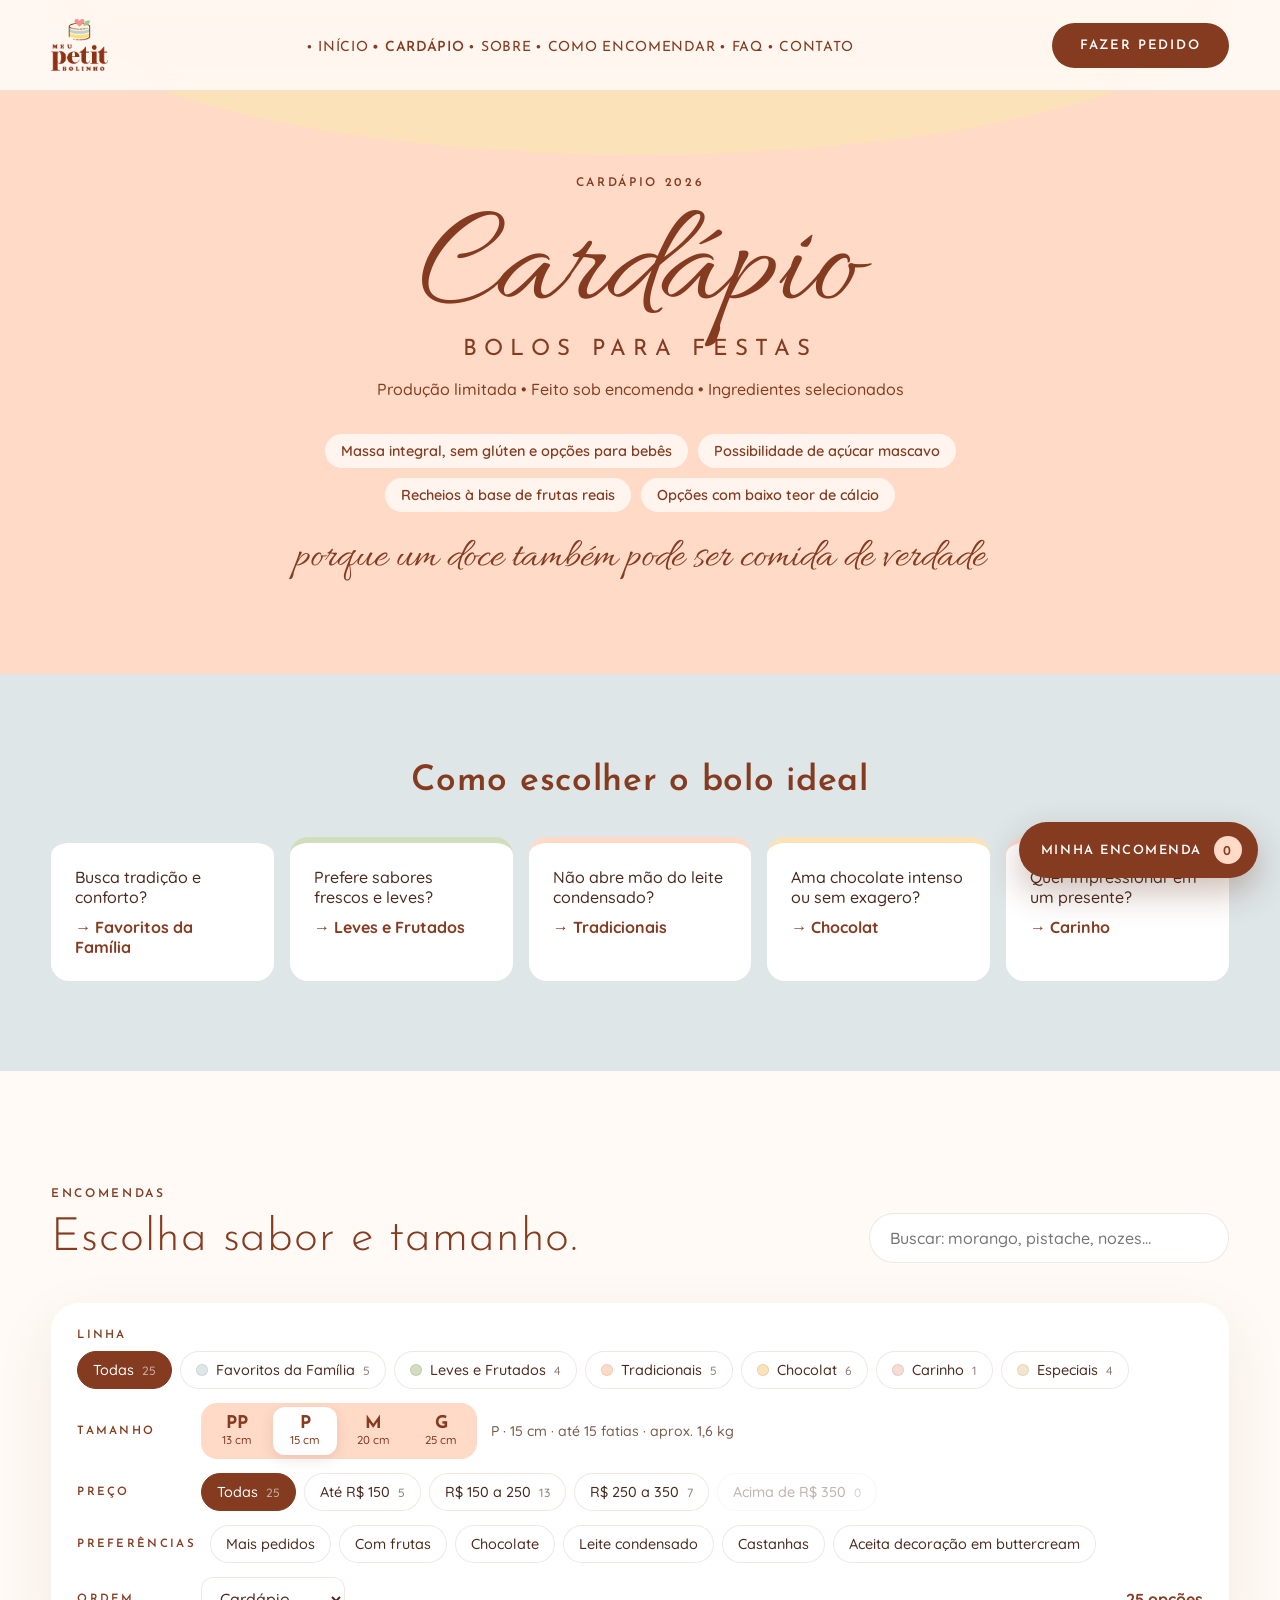
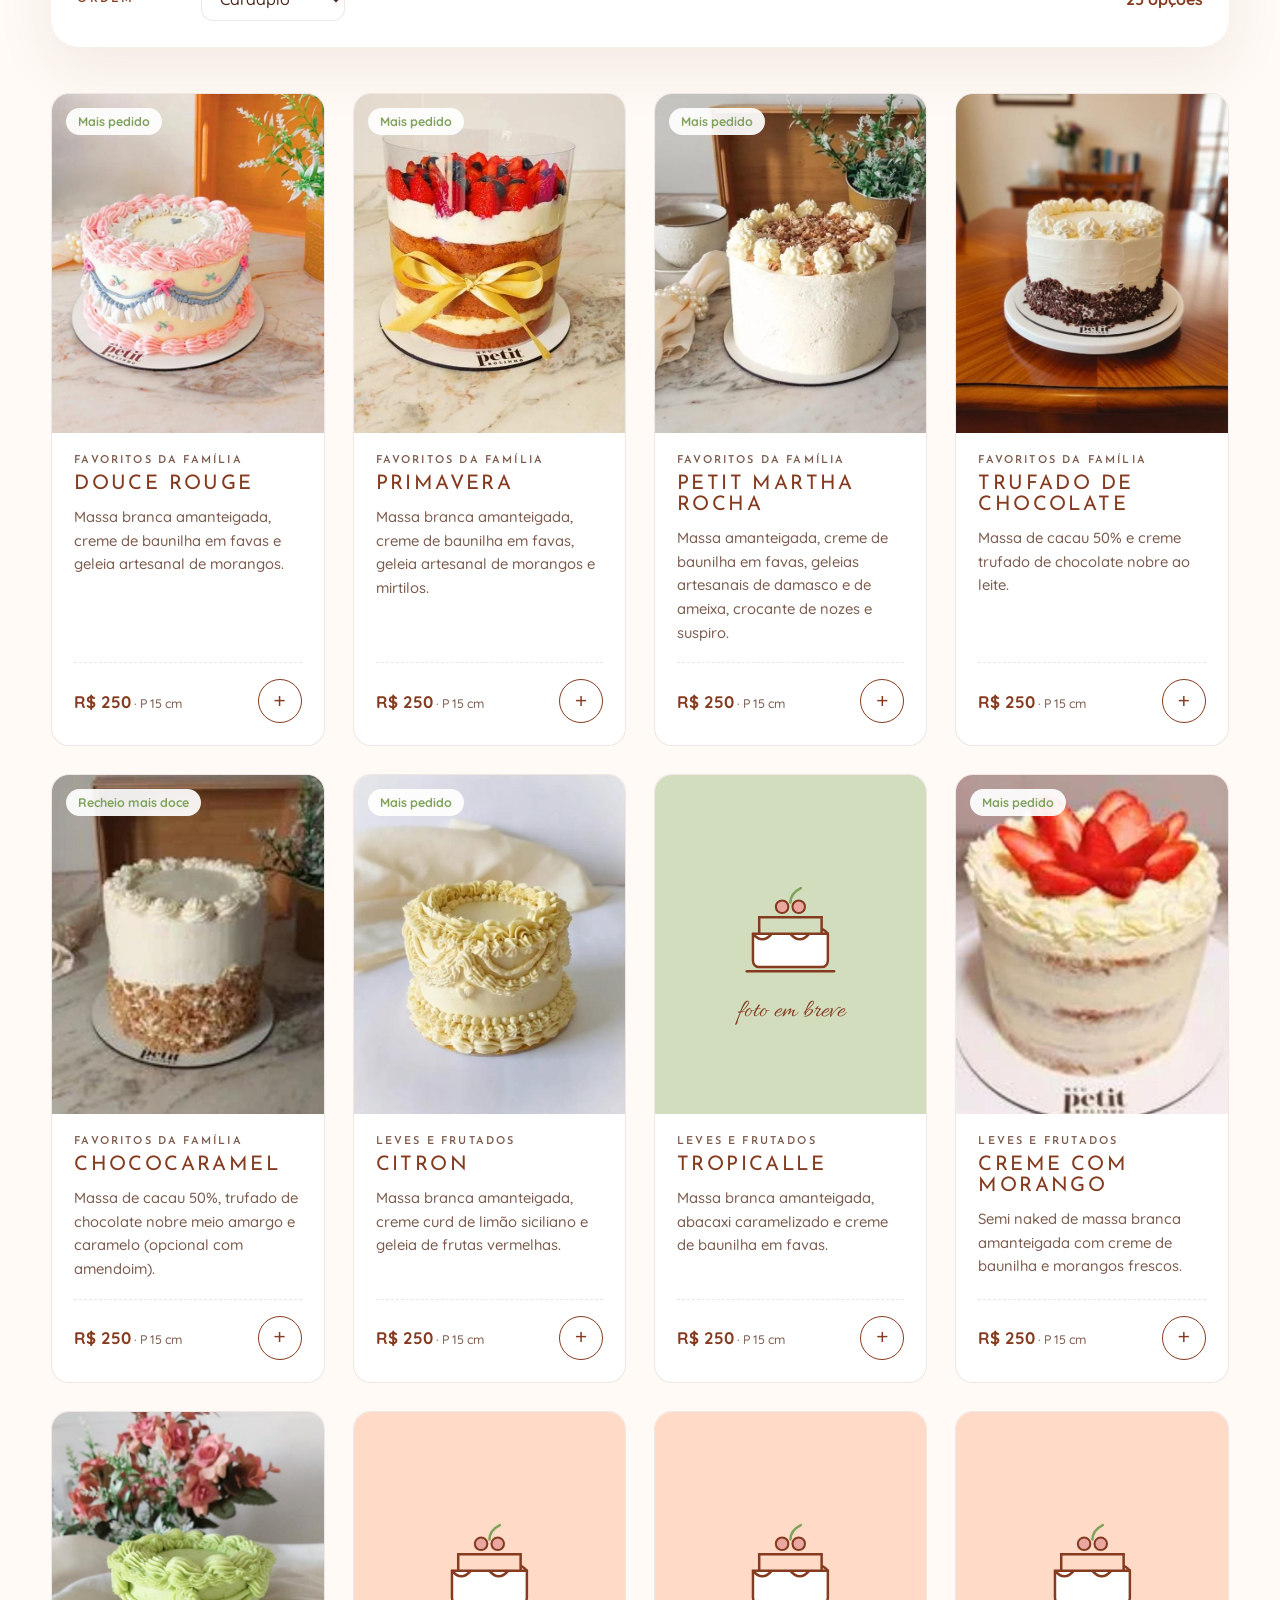
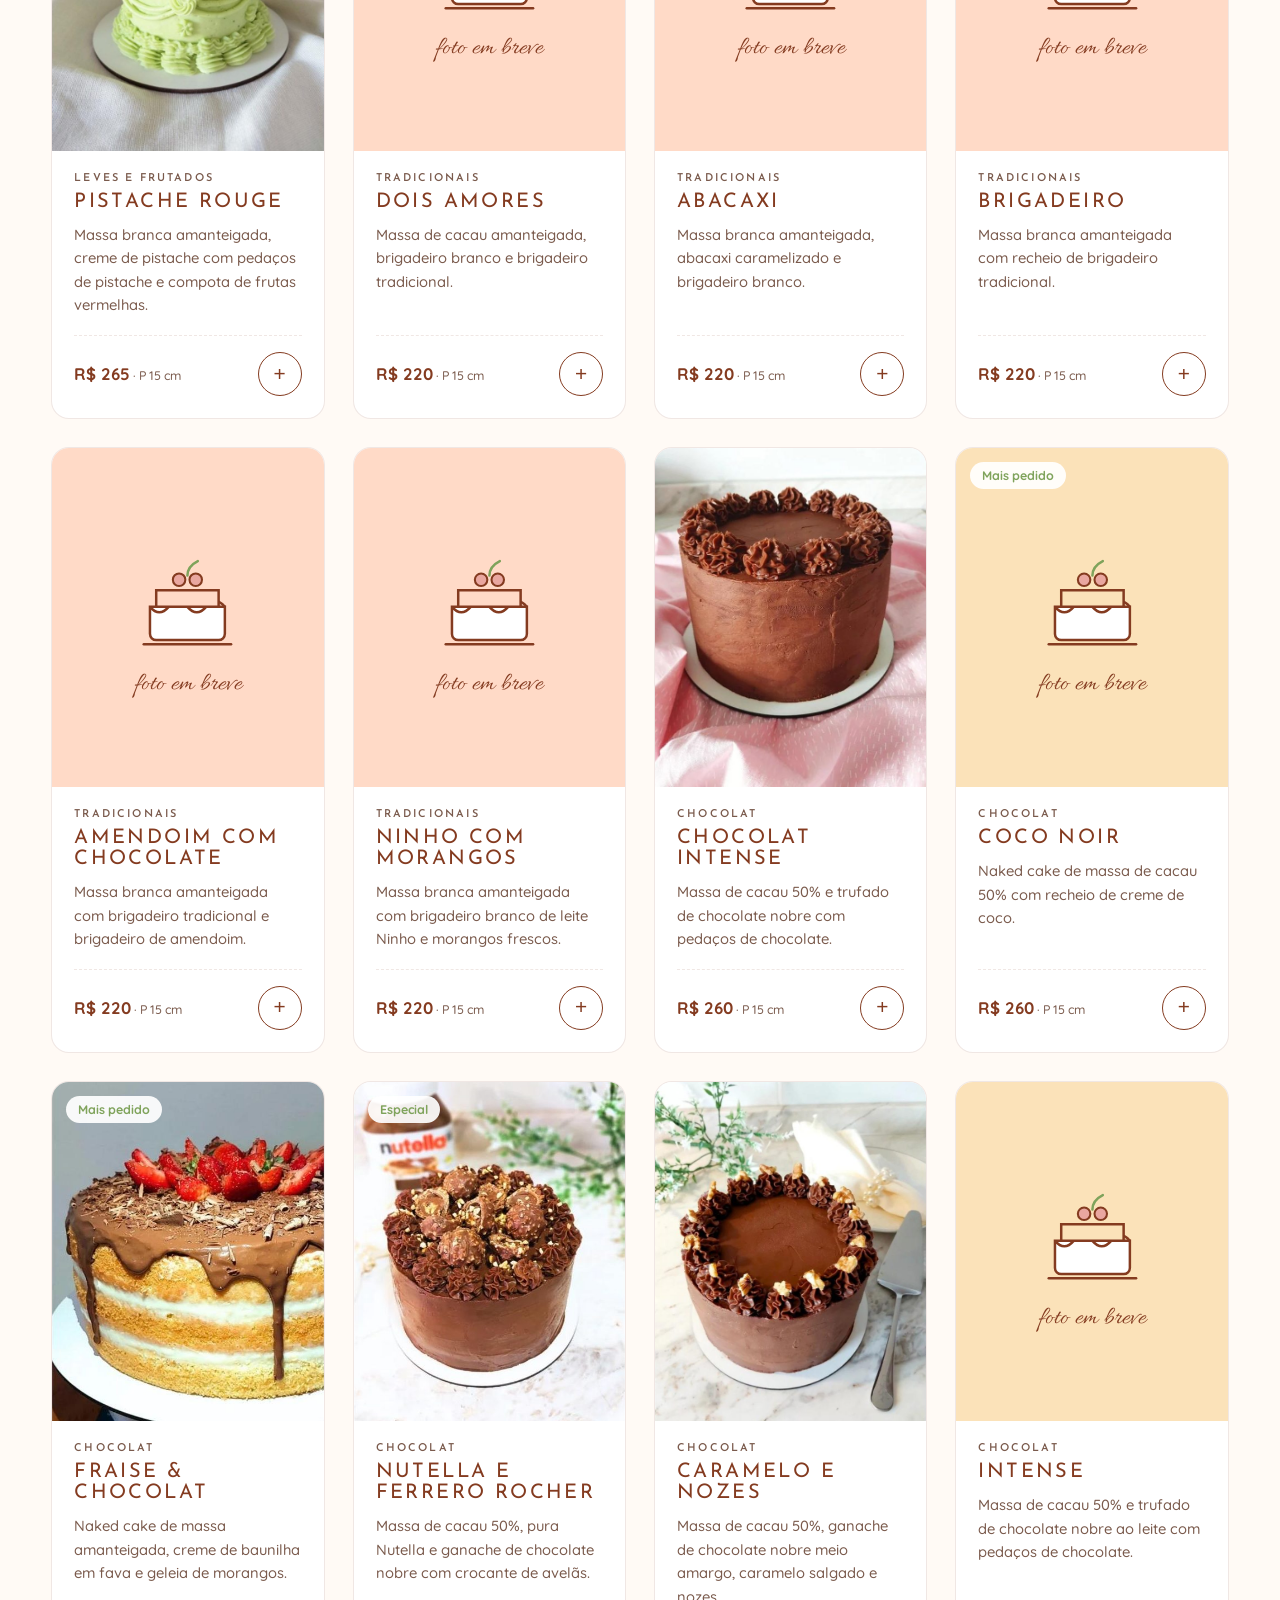
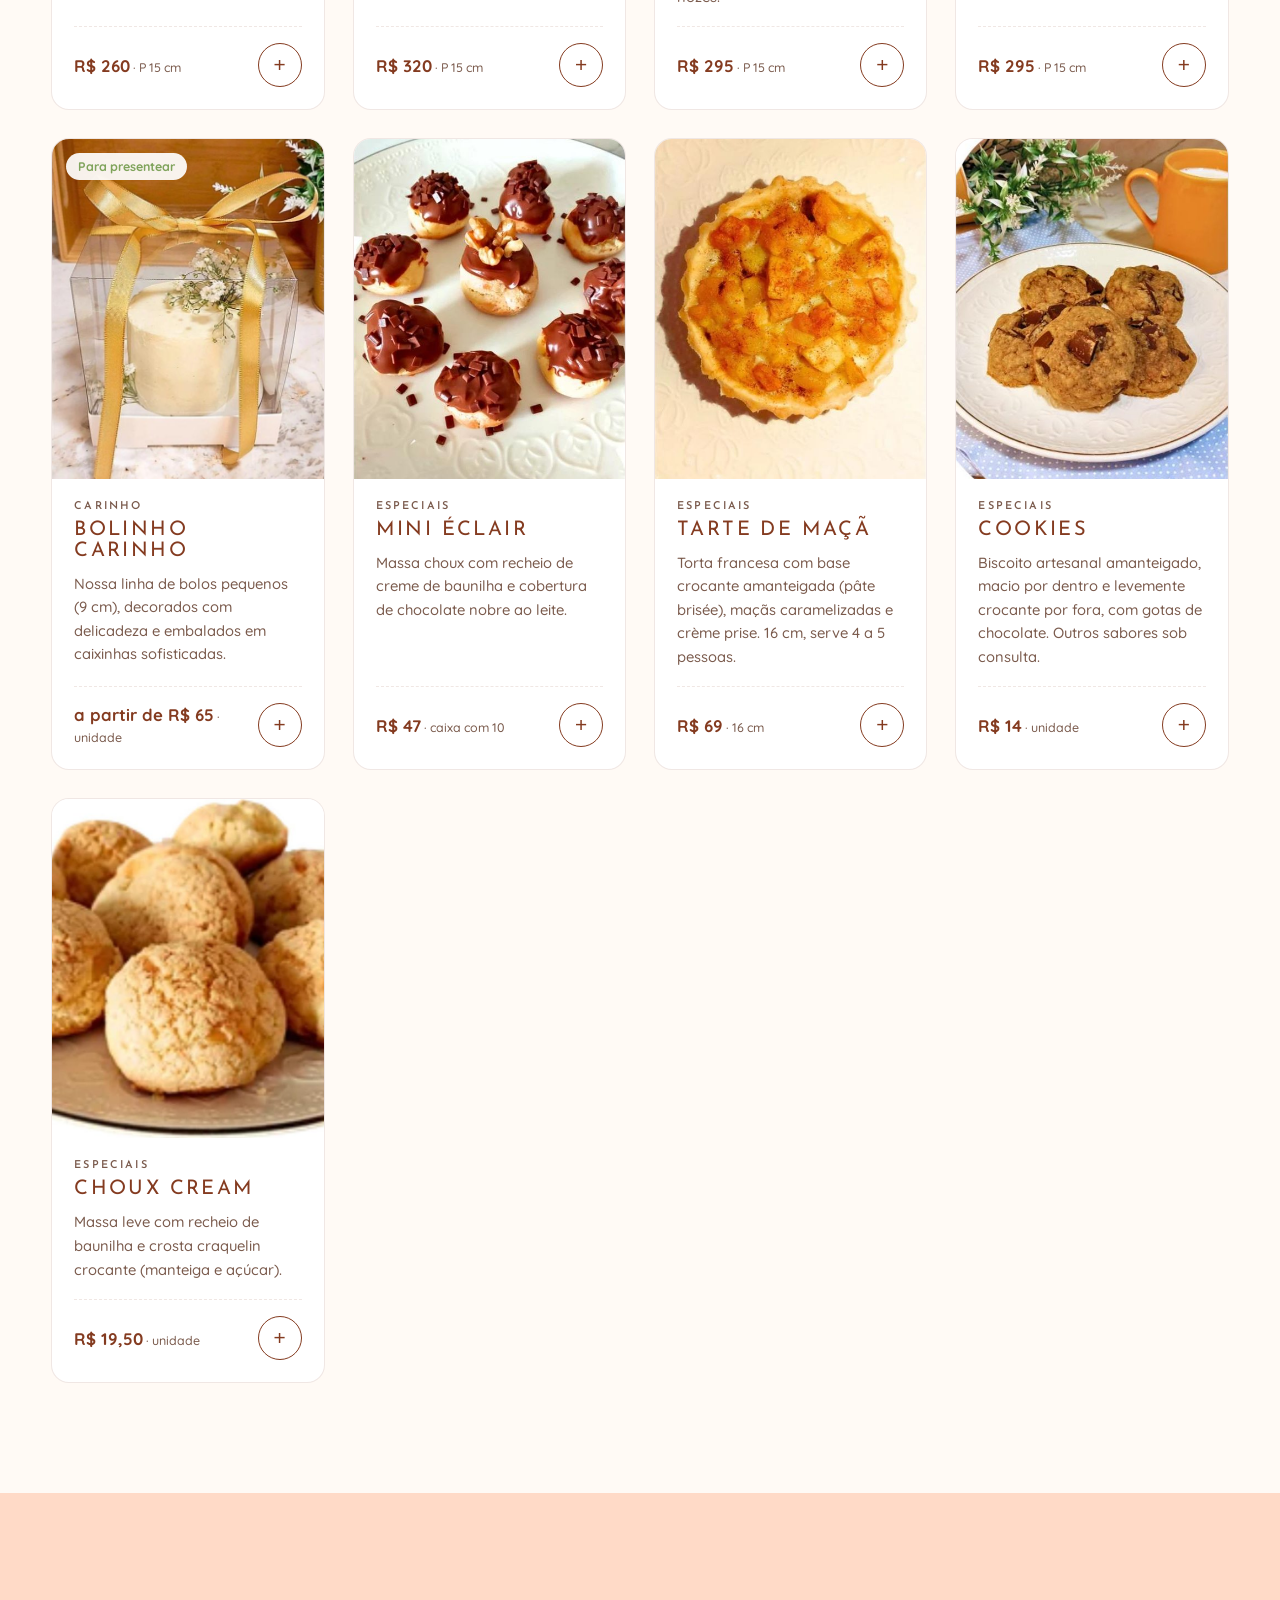
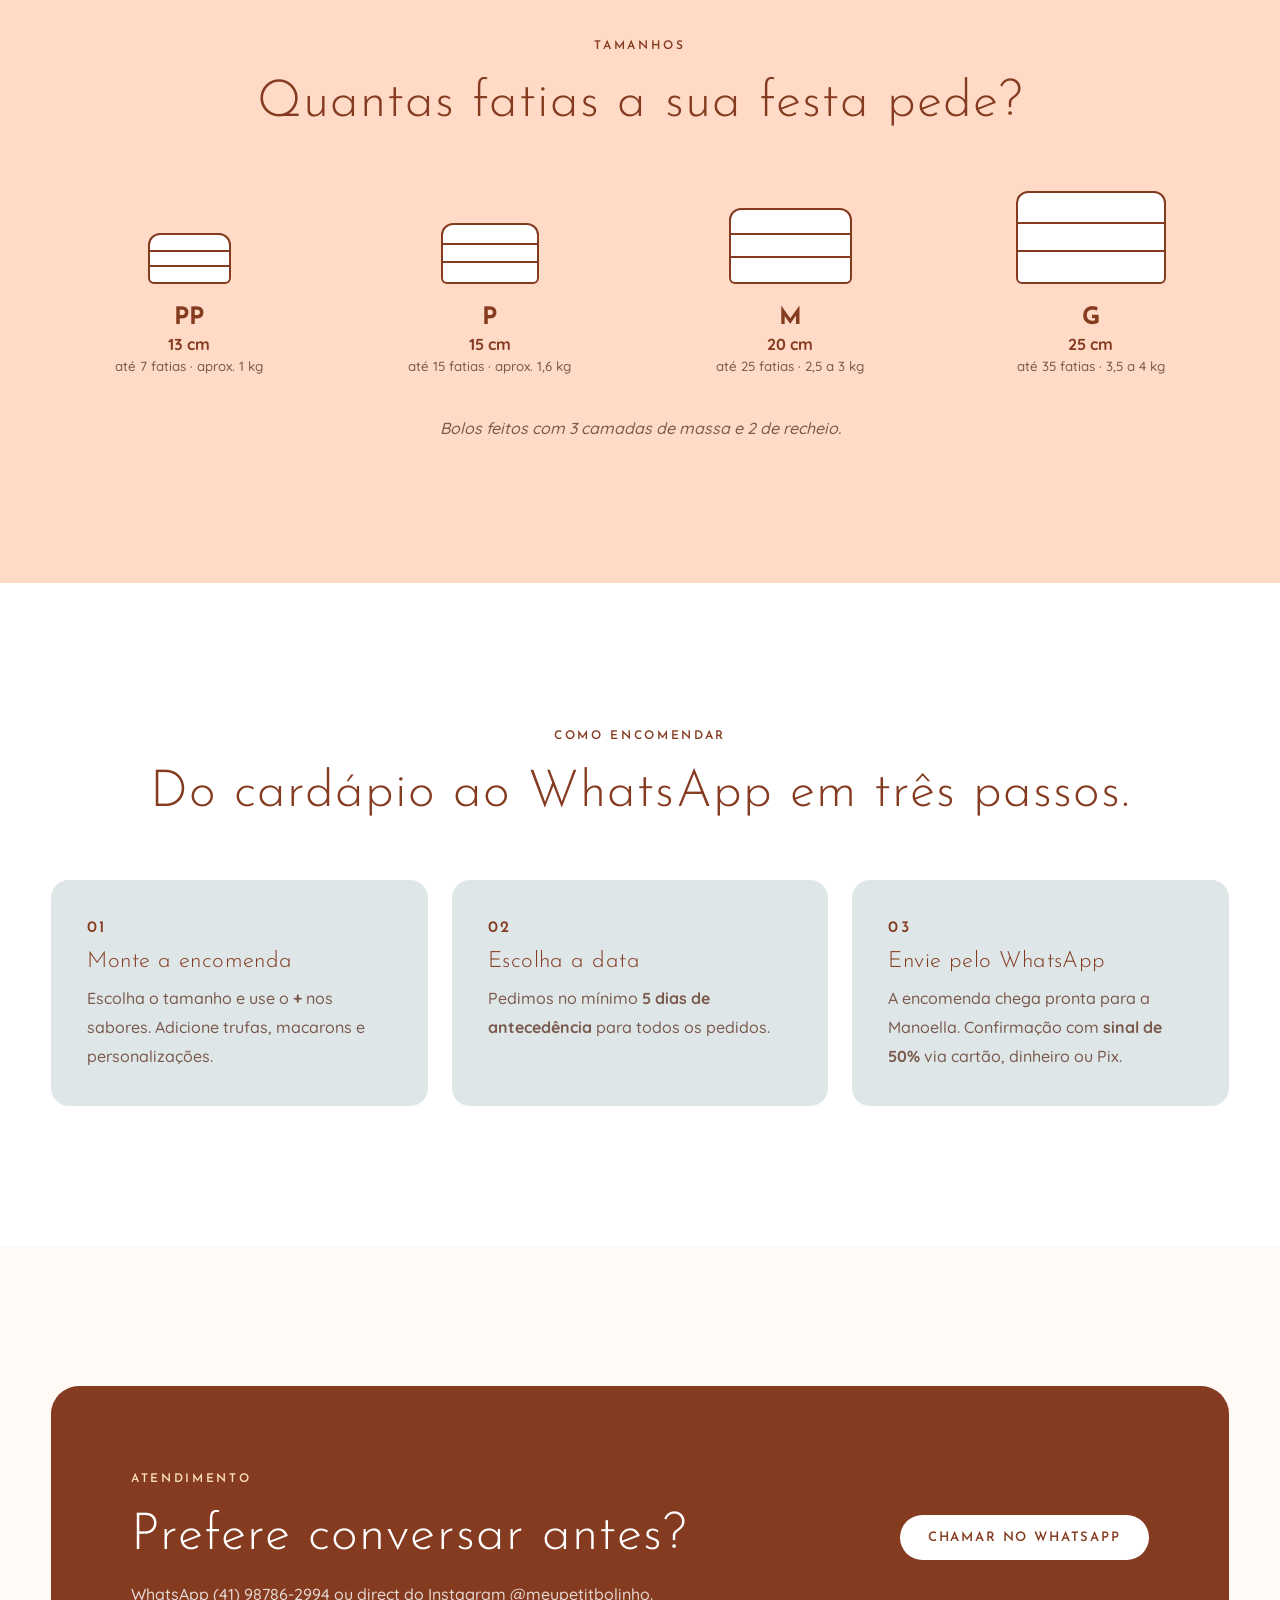
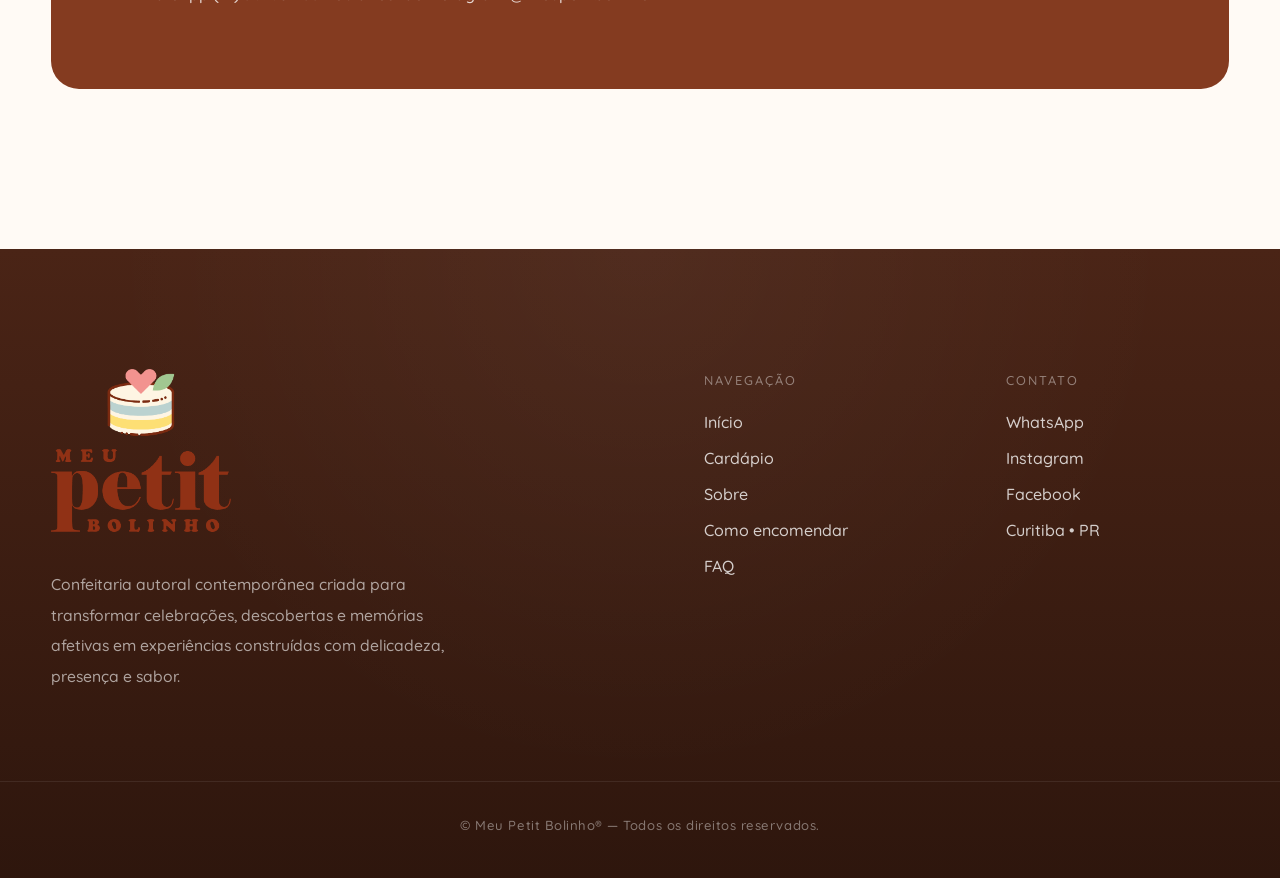
==== commit d4775a4f: "“Opções com baixo teor de cálcio”" ====
--- a/cardapio.html
+++ b/cardapio.html
@@ -70,6 +70,7 @@
           <li>Massa integral, sem glúten e opções para bebês</li>
           <li>Possibilidade de açúcar mascavo</li>
           <li>Recheios à base de frutas reais</li>
+          <li>Opções com baixo teor de cálcio</li>
         </ul>
         <p class="menu-hero__claim script">porque um doce também pode ser comida de verdade</p>
       </div>
